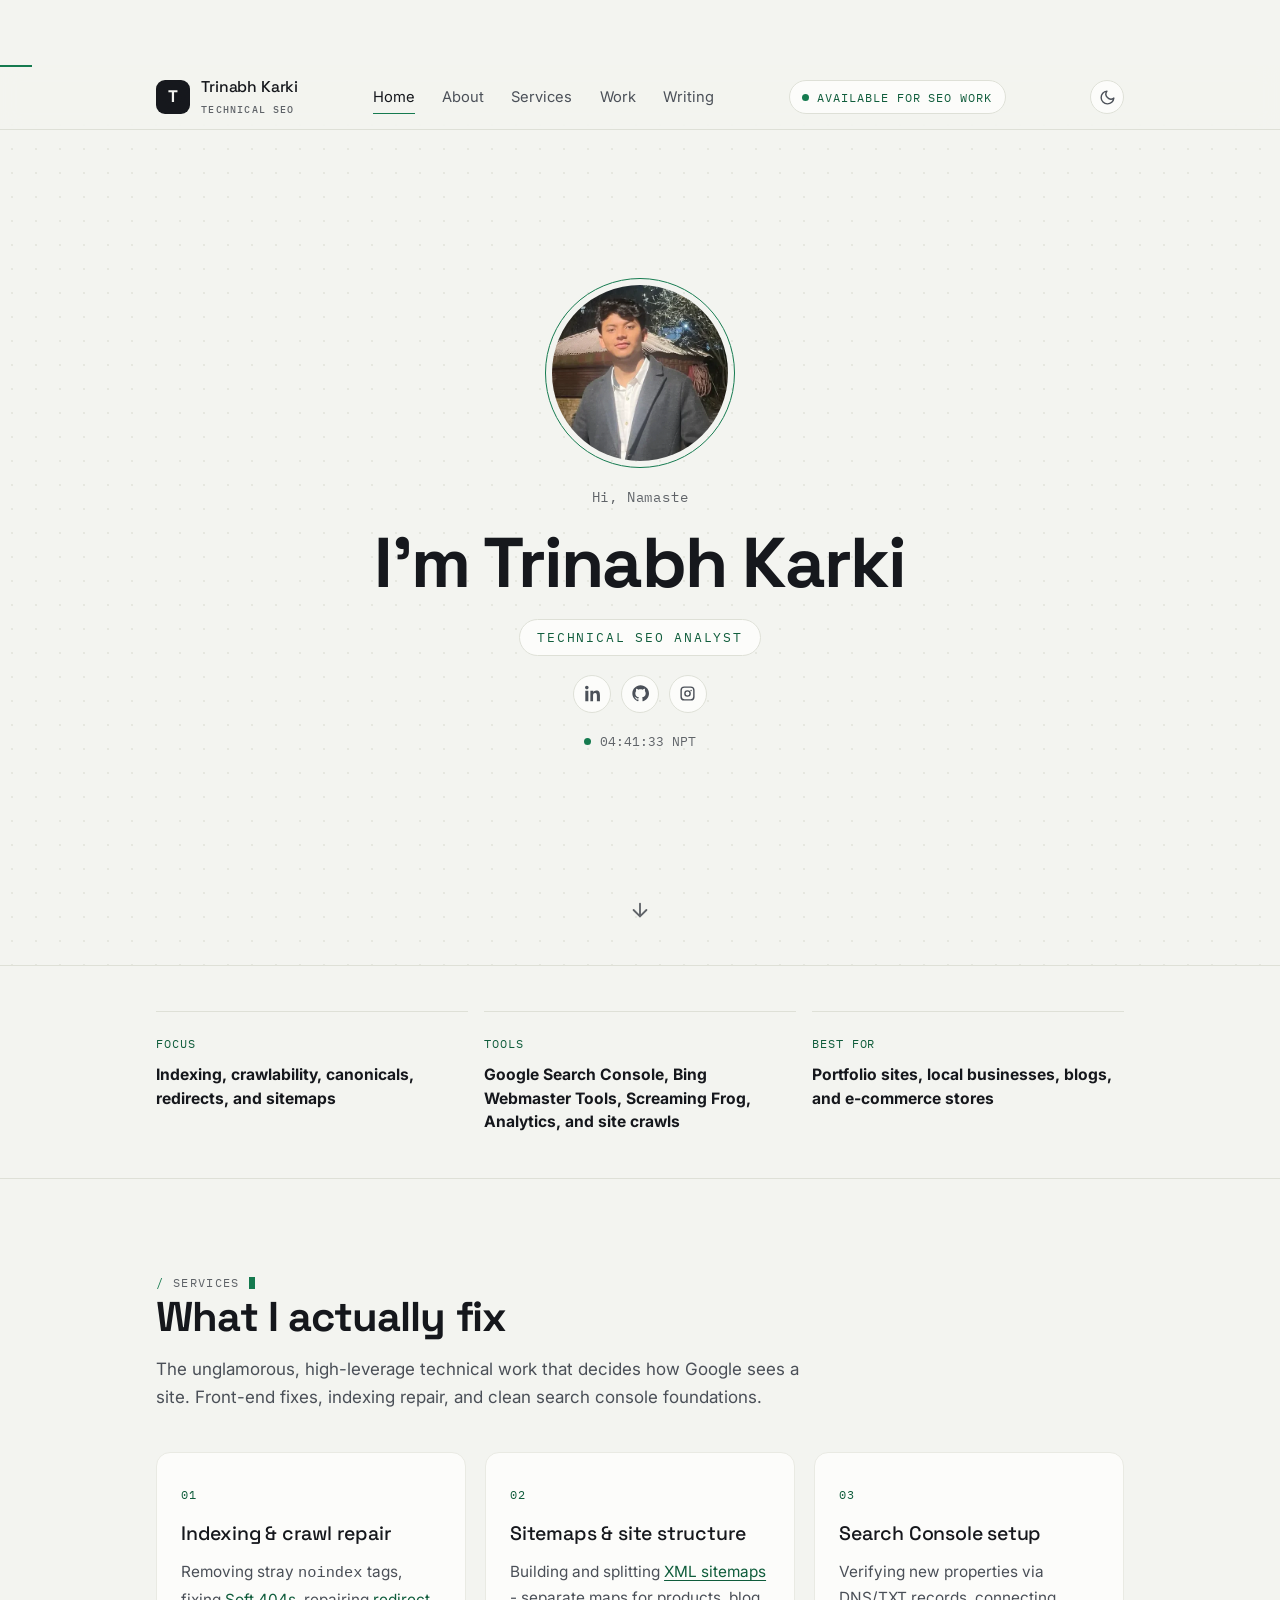
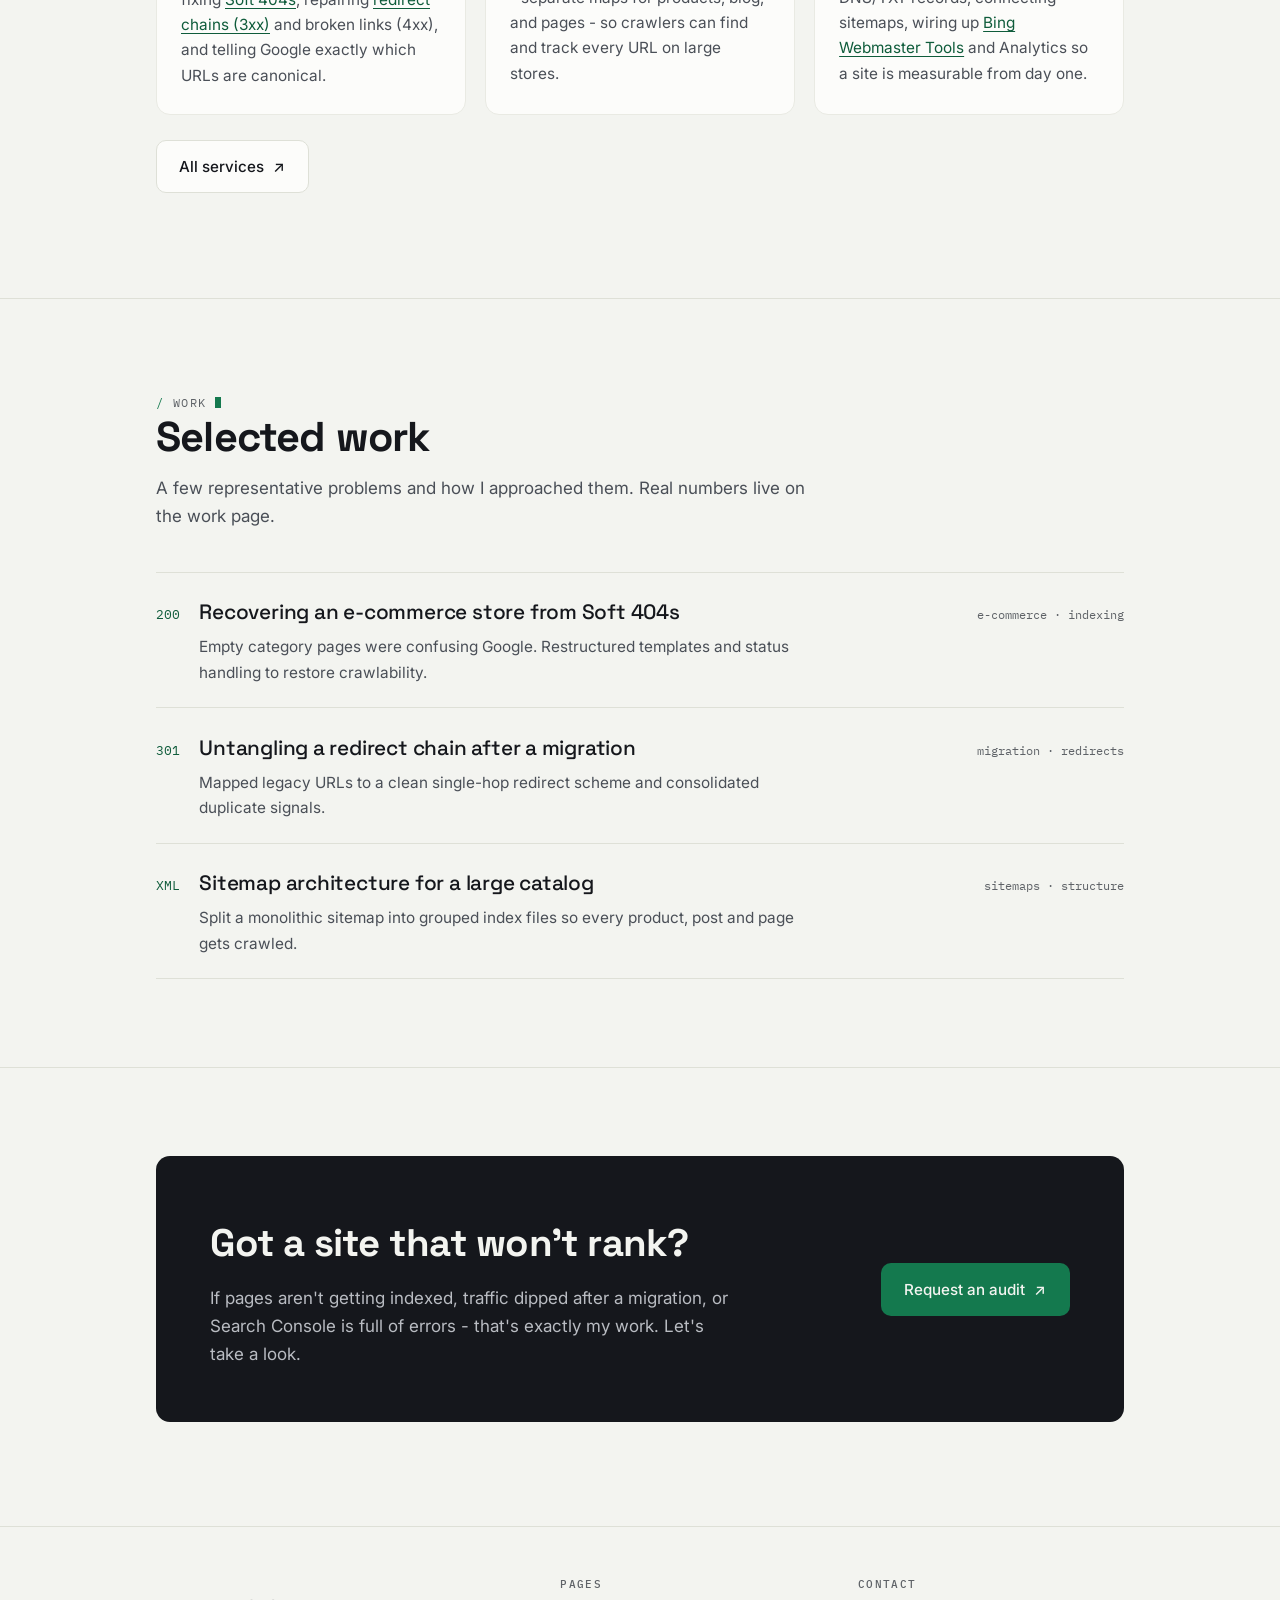
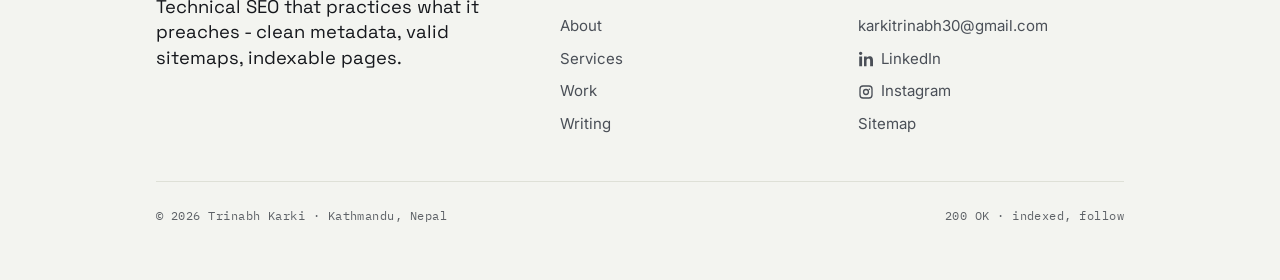
==== index.html @ 0457c21b "Add cross-page internal linking with visible link styling" ====
<!DOCTYPE html>
<html lang="en">
<head>
<meta charset="UTF-8">
<script>(function(){try{var t=localStorage.getItem('theme');if(t==='light'||t==='dark'){document.documentElement.setAttribute('data-theme',t);}}catch(e){}})();</script>
<meta name="viewport" content="width=device-width, initial-scale=1">
<title>Trinabh Karki - Technical SEO Analyst in Nepal</title>
<meta name="description" content="Trinabh Karki is a technical SEO analyst in Nepal, fixing the indexing, canonical, redirect, and sitemap issues that keep websites from ranking.">
<link rel="canonical" href="https://trinabh.com.np/">
<meta name="robots" content="index, follow">
<meta property="og:type" content="website">
<meta property="og:site_name" content="Trinabh Karki">
<meta property="og:title" content="Trinabh Karki - Technical SEO Analyst">
<meta property="og:description" content="I fix the technical issues that keep websites from ranking on Google.">
<meta property="og:url" content="https://trinabh.com.np/">
<meta property="og:image" content="https://trinabh.com.np/images/og-banner.png">
<meta name="twitter:card" content="summary_large_image">
<meta name="twitter:title" content="Trinabh Karki - Technical SEO Analyst">
<meta name="twitter:description" content="I fix the technical issues that keep websites from ranking on Google.">
<meta name="twitter:image" content="https://trinabh.com.np/images/og-banner.png">
<link rel="icon" href="/favicon.ico" sizes="any">
<link rel="icon" type="image/png" href="/favicon.png">
<link rel="preconnect" href="https://fonts.googleapis.com">
<link rel="preconnect" href="https://fonts.gstatic.com" crossorigin>
<link href="https://fonts.googleapis.com/css2?family=IBM+Plex+Mono:wght@400;500&family=Inter:wght@400;500;600&family=Space+Grotesk:wght@500;700&display=swap" rel="stylesheet">
<link rel="stylesheet" href="/css/main.css">
<script type="application/ld+json">
{
  "@context": "https://schema.org",
  "@type": "Person",
  "@id": "https://trinabh.com.np/#trinabh",
  "name": "Trinabh Karki",
  "jobTitle": "Technical SEO Analyst",
  "url": "https://trinabh.com.np/",
  "image": "https://trinabh.com.np/images/profile1.webp",
  "worksFor": { "@type": "Organization", "name": "SmartSites Nepal" },
  "address": { "@type": "PostalAddress", "addressLocality": "Kathmandu", "addressCountry": "NP" },
  "knowsAbout": ["Technical SEO", "Indexing", "Google Search Console", "Site migrations", "Sitemaps", "Google Analytics 4", "Google Tag Manager", "Malware remediation"],
  "email": "karkitrinabh30@gmail.com",
  "sameAs": [
    "https://www.linkedin.com/in/trinabhkarki/",
    "https://www.instagram.com/trinabhkarki_/"
  ]
}
</script>
</head>
<body>

<header class="site-head">
  <div class="wrap head-inner">
    <a class="brand" href="/">
      <span class="brand-mark">T</span>
      <span class="brand-name">Trinabh Karki<span>Technical SEO</span></span>
    </a>
    <nav class="nav" id="primary-nav" aria-label="Primary">
      <a href="/" aria-current="page">Home</a>
      <a href="/about/">About</a>
      <a href="/services/">Services</a>
      <a href="/projects/">Work</a>
      <a href="/blog/">Writing</a>
    </nav>
    <a class="head-cta" href="mailto:karkitrinabh30@gmail.com?subject=Technical%20SEO%20Help"><span class="dot"></span>available for SEO work</a>
    <button class="theme-toggle" aria-label="Toggle dark mode" aria-pressed="false">
      <svg class="icon-sun" viewBox="0 0 24 24" fill="none" stroke="currentColor" stroke-width="2" stroke-linecap="round" stroke-linejoin="round" aria-hidden="true"><circle cx="12" cy="12" r="4"></circle><path d="M12 2v2M12 20v2M4.93 4.93l1.41 1.41M17.66 17.66l1.41 1.41M2 12h2M20 12h2M6.34 17.66l-1.41 1.41M19.07 4.93l-1.41 1.41"></path></svg>
      <svg class="icon-moon" viewBox="0 0 24 24" fill="none" stroke="currentColor" stroke-width="2" stroke-linecap="round" stroke-linejoin="round" aria-hidden="true"><path d="M21 12.79A9 9 0 1 1 11.21 3 7 7 0 0 0 21 12.79z"></path></svg>
    </button>
    <button class="nav-toggle" aria-label="Menu" aria-controls="primary-nav" aria-expanded="false"><span></span><span></span><span></span></button>
  </div>
</header>

<main>
  <section class="welcome">
    <div class="wrap welcome-inner reveal">
      <div class="welcome-photo-wrap">
        <img class="welcome-photo" src="/images/profile1.webp" alt="Trinabh Karki" width="176" height="176" fetchpriority="high">
      </div>
      <p class="welcome-greeting">Hi, Namaste</p>
      <h1 class="welcome-name">I'm Trinabh Karki</h1>
      <p class="welcome-role">Technical SEO Analyst</p>
      <div class="welcome-social">
        <a href="https://www.linkedin.com/in/trinabhkarki/" target="_blank" rel="noopener noreferrer" aria-label="LinkedIn profile">
          <svg viewBox="-1.5 0 24 24" aria-hidden="true"><path d="M4.98 3.5C4.98 4.88 3.86 6 2.5 6S0 4.88 0 3.5 1.12 1 2.5 1s2.48 1.12 2.48 2.5ZM.35 8.1h4.3V23H.35V8.1Zm7.15 0h4.12v2.03h.06c.57-1.08 1.98-2.22 4.07-2.22C20.1 7.91 21 10.77 21 14.49V23h-4.3v-7.54c0-1.8-.03-4.12-2.51-4.12-2.51 0-2.9 1.96-2.9 3.99V23H7.5V8.1Z"/></svg>
        </a>
        <a href="https://github.com/trinabhk" target="_blank" rel="noopener noreferrer" aria-label="GitHub profile">
          <svg viewBox="0 0 24 24" aria-hidden="true"><path d="M12 .5C5.73.5.5 5.73.5 12c0 5.09 3.29 9.39 7.86 10.91.57.1.79-.25.79-.55 0-.27-.01-1.13-.02-2.05-3.2.7-3.88-1.35-3.88-1.35-.53-1.34-1.29-1.7-1.29-1.7-1.05-.72.08-.71.08-.71 1.17.08 1.78 1.2 1.78 1.2 1.04 1.78 2.73 1.27 3.4.97.1-.75.4-1.27.73-1.56-2.55-.29-5.23-1.28-5.23-5.68 0-1.25.45-2.28 1.18-3.08-.12-.29-.51-1.46.11-3.04 0 0 .96-.31 3.15 1.18.91-.25 1.89-.38 2.86-.38.97 0 1.95.13 2.86.38 2.18-1.49 3.14-1.18 3.14-1.18.63 1.58.23 2.75.11 3.04.74.8 1.18 1.83 1.18 3.08 0 4.41-2.69 5.39-5.25 5.67.41.36.78 1.08.78 2.17 0 1.57-.01 2.83-.01 3.22 0 .3.21.66.79.55C20.71 21.39 24 17.09 24 12c0-6.27-5.23-11.5-12-11.5Z"/></svg>
        </a>
        <a href="https://www.instagram.com/trinabhkarki_/" target="_blank" rel="noopener noreferrer" aria-label="Instagram profile">
          <svg viewBox="0 0 24 24" aria-hidden="true"><path d="M7.5 2h9A5.5 5.5 0 0 1 22 7.5v9A5.5 5.5 0 0 1 16.5 22h-9A5.5 5.5 0 0 1 2 16.5v-9A5.5 5.5 0 0 1 7.5 2Zm0 2A3.5 3.5 0 0 0 4 7.5v9A3.5 3.5 0 0 0 7.5 20h9a3.5 3.5 0 0 0 3.5-3.5v-9A3.5 3.5 0 0 0 16.5 4h-9Zm4.5 3.3A4.7 4.7 0 1 1 12 16.7a4.7 4.7 0 0 1 0-9.4Zm0 2A2.7 2.7 0 1 0 12 14.7a2.7 2.7 0 0 0 0-5.4Zm5.1-2.65a1.1 1.1 0 1 1-1.1 1.1 1.1 1.1 0 0 1 1.1-1.1Z"/></svg>
        </a>
      </div>
      <p class="welcome-time"><span class="dot"></span><span id="local-time">--:--:-- NPT</span></p>
    </div>
    <a class="welcome-scroll" href="#proof" aria-label="Scroll down">
      <svg viewBox="0 0 24 24" fill="none" stroke="currentColor" stroke-width="2" stroke-linecap="round" stroke-linejoin="round" aria-hidden="true"><path d="M12 5v14M5 12l7 7 7-7"/></svg>
    </a>
  </section>

  <section id="proof" class="section proof-strip">
    <div class="wrap proof-grid">
      <div class="reveal">
        <span class="num">focus</span>
        <strong>Indexing, crawlability, canonicals, redirects, and sitemaps</strong>
      </div>
      <div class="reveal">
        <span class="num">tools</span>
        <strong>Google Search Console, Bing Webmaster Tools, Screaming Frog, Analytics, and site crawls</strong>
      </div>
      <div class="reveal">
        <span class="num">best for</span>
        <strong>Portfolio sites, local businesses, blogs, and e-commerce stores</strong>
      </div>
    </div>
  </section>

  <section class="section">
    <div class="wrap">
      <div class="section-head reveal">
        <p class="eyebrow"><span class="token"><span class="slash">/</span> services</span></p>
        <h2>What I actually fix</h2>
        <p>The unglamorous, <a href="/blog/technical-seo-audit-checklist/">high-leverage technical work</a> that decides how Google sees a site. Front-end fixes, indexing repair, and clean search console foundations.</p>
      </div>
      <div class="grid grid-3">
        <article class="card reveal">
          <span class="num">01</span>
          <h3>Indexing & crawl repair</h3>
          <p>Removing stray <code>noindex</code> tags, fixing <a href="/projects/#soft-404">Soft 404s</a>, repairing <a href="/projects/#redirect-chain">redirect chains (3xx)</a> and broken links (4xx), and telling Google exactly which URLs are canonical.</p>
        </article>
        <article class="card reveal">
          <span class="num">02</span>
          <h3>Sitemaps & site structure</h3>
          <p>Building and splitting <a href="/projects/#sitemap-architecture">XML sitemaps</a> - separate maps for products, blog, and pages - so crawlers can find and track every URL on large stores.</p>
        </article>
        <article class="card reveal">
          <span class="num">03</span>
          <h3>Search Console setup</h3>
          <p>Verifying new properties via DNS/TXT records, connecting sitemaps, wiring up <a href="/projects/#search-console-launch">Bing Webmaster Tools</a> and Analytics so a site is measurable from day one.</p>
        </article>
      </div>
      <p style="margin-top:1.6rem"><a class="btn btn-ghost" href="/services/">All services <span class="arrow">↗</span></a></p>
    </div>
  </section>

  <section class="section">
    <div class="wrap">
      <div class="section-head reveal">
        <p class="eyebrow"><span class="token"><span class="slash">/</span> work</span></p>
        <h2>Selected work</h2>
        <p>A few representative problems and how I approached them. Real numbers live on the work page.</p>
      </div>
      <div class="rows reveal">
        <a class="row" href="/projects/">
          <span class="row-no">200</span>
          <span><h3>Recovering an e-commerce store from Soft 404s</h3><p>Empty category pages were confusing Google. Restructured templates and status handling to restore crawlability.</p></span>
          <span class="row-meta">e-commerce · indexing</span>
        </a>
        <a class="row" href="/projects/">
          <span class="row-no">301</span>
          <span><h3>Untangling a redirect chain after a migration</h3><p>Mapped legacy URLs to a clean single-hop redirect scheme and consolidated duplicate signals.</p></span>
          <span class="row-meta">migration · redirects</span>
        </a>
        <a class="row" href="/projects/">
          <span class="row-no">XML</span>
          <span><h3>Sitemap architecture for a large catalog</h3><p>Split a monolithic sitemap into grouped index files so every product, post and page gets crawled.</p></span>
          <span class="row-meta">sitemaps · structure</span>
        </a>
      </div>
    </div>
  </section>

  <section class="section">
    <div class="wrap">
      <div class="band reveal">
        <div>
          <h2>Got a site that won't rank?</h2>
          <p>If pages aren't getting indexed, traffic dipped after a migration, or Search Console is full of errors - that's exactly my work. Let's take a look.</p>
        </div>
        <a class="btn btn-primary" href="mailto:karkitrinabh30@gmail.com?subject=Technical%20SEO%20Audit%20Request">Request an audit <span class="arrow">↗</span></a>
      </div>
    </div>
  </section>
</main>

<footer class="site-foot">
  <div class="wrap">
    <div class="foot-grid">
      <div>
        <p class="foot-lead">Technical SEO that practices what it preaches - clean metadata, valid sitemaps, indexable pages.</p>
      </div>
      <div>
        <h3>Pages</h3>
        <a href="/about/">About</a>
        <a href="/services/">Services</a>
        <a href="/projects/">Work</a>
        <a href="/blog/">Writing</a>
      </div>
      <div>
        <h3>Contact</h3>
        <a href="mailto:karkitrinabh30@gmail.com">karkitrinabh30@gmail.com</a>
        <a class="social-link" href="https://www.linkedin.com/in/trinabhkarki/" target="_blank" rel="noopener noreferrer" aria-label="LinkedIn profile">
          <svg viewBox="-1.5 0 24 24" aria-hidden="true"><path d="M4.98 3.5C4.98 4.88 3.86 6 2.5 6S0 4.88 0 3.5 1.12 1 2.5 1s2.48 1.12 2.48 2.5ZM.35 8.1h4.3V23H.35V8.1Zm7.15 0h4.12v2.03h.06c.57-1.08 1.98-2.22 4.07-2.22C20.1 7.91 21 10.77 21 14.49V23h-4.3v-7.54c0-1.8-.03-4.12-2.51-4.12-2.51 0-2.9 1.96-2.9 3.99V23H7.5V8.1Z"/></svg>
          <span>LinkedIn</span>
        </a>
        <a class="social-link" href="https://www.instagram.com/trinabhkarki_/" target="_blank" rel="noopener noreferrer" aria-label="Instagram profile">
          <svg viewBox="0 0 24 24" aria-hidden="true"><path d="M7.5 2h9A5.5 5.5 0 0 1 22 7.5v9A5.5 5.5 0 0 1 16.5 22h-9A5.5 5.5 0 0 1 2 16.5v-9A5.5 5.5 0 0 1 7.5 2Zm0 2A3.5 3.5 0 0 0 4 7.5v9A3.5 3.5 0 0 0 7.5 20h9a3.5 3.5 0 0 0 3.5-3.5v-9A3.5 3.5 0 0 0 16.5 4h-9Zm4.5 3.3A4.7 4.7 0 1 1 12 16.7a4.7 4.7 0 0 1 0-9.4Zm0 2A2.7 2.7 0 1 0 12 14.7a2.7 2.7 0 0 0 0-5.4Zm5.1-2.65a1.1 1.1 0 1 1-1.1 1.1 1.1 1.1 0 0 1 1.1-1.1Z"/></svg>
          <span>Instagram</span>
        </a>
        <a href="/sitemap.xml">Sitemap</a>
      </div>
    </div>
    <div class="foot-base">
      <span>© 2026 Trinabh Karki · Kathmandu, Nepal</span>
      <span>200 OK · indexed, follow</span>
    </div>
  </div>
</footer>

<script src="/js/site.js"></script>
</body>
</html>
---- css/main.css ----
/* ============================================================
   Trinabh Karki - Technical SEO Analyst
   Design system: the machine-readable layer made visible.
   ============================================================ */

:root {
  --paper:      #F3F4F0;  /* cool off-white base                     */
  --panel:      #FCFCFA;  /* raised card surface                     */
  --ink:        #15171C;  /* near-black, faint blue                  */
  --ink-soft:   #4A4F57;  /* secondary text                          */
  --ink-faint:  #5E6267;  /* tertiary / captions - AA on paper & panel */
  --line:       #DEE0D7;  /* hairline on paper                       */
  --line-soft:  #E9EAE3;  /* hairline on panels                      */
  --index:      #14794E;  /* the live / indexed / 200 accent         */
  --index-dim:  #0F5C3B;  /* darker green for text on light          */
  --signal:     #B4471F;  /* clay - the one warning/error moment     */

  --display: "Space Grotesk", system-ui, sans-serif;
  --body:    "Inter", system-ui, sans-serif;
  --mono:    "IBM Plex Mono", ui-monospace, monospace;

  --wrap: 1080px;
  --gutter: clamp(1.25rem, 5vw, 3.5rem);
  --radius: 14px;
  --ease: cubic-bezier(.2, .7, .2, 1);

  --code-bg:  #E7E9E1;  /* inline code background                  */
  --code-ink: inherit;  /* inline code text - follows surrounding copy */
}

* { box-sizing: border-box; }

html { scroll-behavior: smooth; }
@media (prefers-reduced-motion: reduce) { html { scroll-behavior: auto; } }

body {
  margin: 0;
  background: var(--paper);
  color: var(--ink);
  font-family: var(--body);
  font-size: 1.0625rem;
  line-height: 1.65;
  -webkit-font-smoothing: antialiased;
  text-rendering: optimizeLegibility;
  transition: background-color .25s var(--ease), color .25s var(--ease);
}

/* ---------- paper grain: subtle texture over the --paper base ---------- */
body::after {
  content: "";
  position: fixed; inset: 0;
  z-index: 2147483647;
  pointer-events: none;
  opacity: .045;
  mix-blend-mode: overlay;
  background-image: url('data:image/svg+xml;utf8,<svg xmlns="http://www.w3.org/2000/svg"><filter id="n"><feTurbulence type="fractalNoise" baseFrequency="0.85" numOctaves="2" stitchTiles="stitch"/></filter><rect width="100%" height="100%" filter="url(%23n)"/></svg>');
  background-repeat: repeat;
  background-size: 180px 180px;
}

img { max-width: 100%; display: block; }

a { color: inherit; text-decoration: none; }

::selection { background: var(--index); color: #fff; }

:focus-visible {
  outline: 2px solid var(--index);
  outline-offset: 3px;
  border-radius: 3px;
}

.wrap { width: 100%; max-width: var(--wrap); margin-inline: auto; padding-inline: var(--gutter); }

/* ---------- mono tokens / eyebrows : the data layer ---------- */
.token {
  font-family: var(--mono);
  font-size: .72rem;
  letter-spacing: .12em;
  text-transform: uppercase;
  color: var(--ink-faint);
}
.token .slash { color: var(--index); }

.eyebrow {
  display: inline-flex;
  align-items: center;
  gap: .55rem;
  font-family: var(--mono);
  font-size: .72rem;
  letter-spacing: .14em;
  text-transform: uppercase;
  color: var(--ink-faint);
  margin: 0 0 1.4rem;
}
.eyebrow b { color: var(--index-dim); font-weight: 500; }
.eyebrow::after {
  content: "";
  display: inline-block;
  width: 6px; height: 1em;
  background: var(--index);
  animation: caret 1.1s step-end infinite;
}
@keyframes caret { 50% { opacity: 0; } }
@media (prefers-reduced-motion: reduce) { .eyebrow::after { animation: none; } }

/* live status dot */
.dot {
  width: 7px; height: 7px; border-radius: 50%;
  background: var(--index);
  display: inline-block;
  position: relative;
  box-shadow: 0 0 0 0 rgba(20,121,78,.5);
  animation: pulse 2.6s var(--ease) infinite;
}
@keyframes pulse {
  0%   { box-shadow: 0 0 0 0 rgba(20,121,78,.45); }
  70%  { box-shadow: 0 0 0 7px rgba(20,121,78,0); }
  100% { box-shadow: 0 0 0 0 rgba(20,121,78,0); }
}
@media (prefers-reduced-motion: reduce) { .dot { animation: none; } }

/* ---------- crawl progress: scroll position read as crawl depth ---------- */
.crawl-progress {
  position: fixed; top: 0; left: 0; width: 100%; height: 2px;
  z-index: 60; pointer-events: none;
}
.crawl-progress-bar {
  height: 100%; width: 0%;
  background: var(--index);
  transition: width .12s linear;
}
@media (prefers-reduced-motion: reduce) { .crawl-progress { display: none; } }

/* ============================================================
   Header
   ============================================================ */
.site-head {
  position: sticky; top: 0; z-index: 50;
  backdrop-filter: saturate(1.4) blur(10px);
  background: color-mix(in srgb, var(--paper) 82%, transparent);
  border-bottom: 1px solid var(--line);
}
.head-inner {
  display: flex; align-items: center; justify-content: space-between;
  height: 64px;
}
.brand { display: flex; align-items: center; gap: .7rem; }
.brand-mark {
  width: 34px; height: 34px; border-radius: 9px;
  background: var(--ink); color: var(--paper);
  display: grid; place-items: center;
  font-family: var(--display); font-weight: 700; font-size: 1.05rem;
  transition: background .25s var(--ease);
}
.brand:hover .brand-mark { background: var(--index); }
.brand-name { font-family: var(--display); font-weight: 500; font-size: .98rem; letter-spacing: -.01em; }
.brand-name span { display: block; font-family: var(--mono); font-size: .62rem; letter-spacing: .12em; text-transform: uppercase; color: var(--ink-faint); margin-top: 1px; }

.nav { display: flex; align-items: center; gap: 1.7rem; }
.nav a {
  font-size: .92rem; color: var(--ink-soft);
  position: relative; padding: .2rem 0;
  transition: color .2s var(--ease);
}
.nav a::after {
  content: ""; position: absolute; left: 0; bottom: -2px;
  height: 1.5px; width: 0; background: var(--index);
  transition: width .25s var(--ease);
}
.nav a:hover, .nav a[aria-current="page"] { color: var(--ink); }
.nav a:hover::after, .nav a[aria-current="page"]::after { width: 100%; }

.head-cta {
  display: inline-flex; align-items: center; gap: .5rem;
  font-family: var(--mono); font-size: .72rem; letter-spacing: .08em;
  text-transform: uppercase; color: var(--index-dim);
  border: 1px solid var(--line); border-radius: 999px; /* unslop-ignore: status badge, not a button */
  padding: .42rem .8rem; background: var(--panel);
  transition: border-color .2s var(--ease), transform .2s var(--ease);
}
.head-cta:hover { border-color: var(--index); transform: translateY(-1px); }

.theme-toggle {
  display: inline-flex; align-items: center; justify-content: center;
  width: 34px; height: 34px; margin-left: .6rem; flex: 0 0 auto;
  border: 1px solid var(--line); border-radius: 50%;
  background: var(--panel); color: var(--ink-soft); cursor: pointer;
  transition: border-color .2s var(--ease), color .2s var(--ease), transform .2s var(--ease);
}
.theme-toggle:hover { border-color: var(--index); color: var(--index-dim); transform: translateY(-1px); }
.theme-toggle svg { width: 17px; height: 17px; }
.theme-toggle .icon-sun { display: none; }
:root[data-theme="dark"] .theme-toggle .icon-sun { display: block; }
:root[data-theme="dark"] .theme-toggle .icon-moon { display: none; }
@media (prefers-color-scheme: dark) {
  :root:not([data-theme="light"]) .theme-toggle .icon-sun { display: block; }
  :root:not([data-theme="light"]) .theme-toggle .icon-moon { display: none; }
}

.nav-toggle { display: none; }

@media (max-width: 760px) {
  .nav, .head-cta { display: none; }
  .head-inner {
    flex-wrap: wrap;
    height: auto;
    min-height: 64px;
    position: relative;
  }
  .nav-toggle {
    display: inline-flex; flex-direction: column; gap: 4px;
    background: none; border: 0; cursor: pointer; padding: 8px;
    margin-left: auto;
  }
  .nav-toggle span { width: 22px; height: 2px; background: var(--ink); transition: .25s var(--ease); }
  .site-head.open .nav-toggle span:nth-child(1) { transform: translateY(6px) rotate(45deg); }
  .site-head.open .nav-toggle span:nth-child(2) { opacity: 0; }
  .site-head.open .nav-toggle span:nth-child(3) { transform: translateY(-6px) rotate(-45deg); }
  .site-head.open .nav {
    display: flex; flex-direction: column; align-items: flex-start;
    order: 3;
    flex: 0 0 100%;
    width: 100%;
    gap: 1.1rem; padding: 1rem 0 1.35rem;
    border-top: 1px solid var(--line);
    background: var(--paper);
  }
  .site-head.open .nav a { display: block; width: 100%; }
  .site-head.open .nav a { font-size: 1.15rem; }
}

/* ============================================================
   Metadata panel - the signature element
   ============================================================ */
.meta-panel {
  font-family: var(--mono); font-size: .82rem; line-height: 1.85;
  background: var(--panel);
  border: 1px solid var(--line);
  border-radius: var(--radius);
  overflow: hidden;
}
.meta-bar {
  display: flex; align-items: center; gap: .55rem;
  padding: .65rem .95rem;
  background: #15171C; color: #F3F4F0;
  font-size: .7rem; letter-spacing: .1em; text-transform: uppercase;
}
.meta-bar .req { color: #9fb8ab; }
.meta-bar .ok  { margin-left: auto; color: #7fd6a6; }
.meta-bar .err { margin-left: auto; color: #e8875a; }
.meta-body { padding: 1rem 1.1rem 1.15rem; }
.meta-row { display: flex; gap: .8rem; color: var(--ink-soft); }
.meta-row .k { color: var(--ink-faint); min-width: 88px; }
.meta-row .v { color: var(--ink); }
.meta-row .v.live { color: var(--index-dim); display: inline-flex; align-items: center; gap: .5rem; }

/* ============================================================
   Welcome (homepage full-page intro)
   ============================================================ */
html:has(.welcome) { scroll-snap-type: y proximity; }
.welcome {
  position: relative;
  min-height: 100dvh;
  display: flex; align-items: center; justify-content: center;
  text-align: center;
  background-image: radial-gradient(circle, color-mix(in srgb, var(--line) 70%, transparent) 1px, transparent 1.5px);
  background-size: 24px 24px;
  scroll-snap-align: start;
  cursor: grab;
  touch-action: none;
  user-select: none;
  will-change: transform;
}
.welcome.dragging { cursor: grabbing; }
.welcome a, .welcome button { cursor: pointer; }
.welcome-scroll {
  position: absolute; left: 50%; bottom: clamp(1.5rem, 4vh, 3rem);
  transform: translateX(-50%);
  color: var(--ink-faint);
  animation: bob 2s var(--ease) infinite;
}
.welcome-scroll svg { width: 22px; height: 22px; }
@keyframes bob { 0%, 100% { transform: translate(-50%, 0); } 50% { transform: translate(-50%, 8px); } }
@media (prefers-reduced-motion: reduce) { .welcome-scroll { animation: none; } }
.welcome-inner { display: flex; flex-direction: column; align-items: center; gap: 1.15rem; }

/* staggered entrance: the observer still just toggles .in on the parent;
   children fade up in sequence instead of all at once */
.welcome-inner.reveal { opacity: 1; transform: none; }
.welcome-inner > * {
  opacity: 0; transform: translateY(14px);
  transition: opacity .65s var(--ease), transform .65s var(--ease);
}
.welcome-inner.in > * { opacity: 1; transform: none; }
.welcome-inner > *:nth-child(1) { transition-delay: .05s; }
.welcome-inner > *:nth-child(2) { transition-delay: .2s; }
.welcome-inner > *:nth-child(3) { transition-delay: .34s; }
.welcome-inner > *:nth-child(4) { transition-delay: .48s; }
.welcome-inner > *:nth-child(5) { transition-delay: .62s; }
.welcome-inner > *:nth-child(6) { transition-delay: .76s; }
@media (prefers-reduced-motion: reduce) {
  .welcome-inner > * { transition: none; opacity: 1; transform: none; }
}

.welcome-photo-wrap {
  display: inline-flex; padding: 6px;
  border-radius: 50%; border: 1.5px solid var(--index);
}
.welcome-photo {
  display: block;
  width: clamp(120px, 20vw, 176px); height: clamp(120px, 20vw, 176px);
  border-radius: 50%; object-fit: cover; object-position: center 3%;
}
.welcome-greeting {
  font-family: var(--mono); font-size: .85rem; letter-spacing: .06em;
  color: var(--ink-faint); margin: 0;
}
.welcome-name {
  font-family: var(--display); font-weight: 700;
  font-size: clamp(2.4rem, 7vw, 4.4rem);
  line-height: 1.04; letter-spacing: -.025em; margin: 0;
}
.welcome-role {
  font-family: var(--mono); font-size: .8rem; letter-spacing: .14em;
  text-transform: uppercase; color: var(--index-dim); margin: 0;
  border: 1px solid var(--line); border-radius: 999px; /* unslop-ignore: status badge, not a button */
  padding: .45rem 1.1rem; background: var(--panel);
}
.welcome-social { display: flex; gap: .6rem; }
.welcome-social a {
  display: inline-flex; align-items: center; justify-content: center;
  width: 38px; height: 38px; border-radius: 50%;
  border: 1px solid var(--line); background: var(--panel); color: var(--ink-soft);
  transition: transform .2s var(--ease), border-color .2s var(--ease), color .2s var(--ease);
}
.welcome-social a:hover { border-color: var(--index); color: var(--index-dim); transform: translateY(-2px); }
.welcome-social svg { width: 17px; height: 17px; fill: currentColor; }
.welcome-time {
  display: inline-flex; align-items: center; gap: .55rem;
  font-family: var(--mono); font-size: .8rem; color: var(--ink-faint); margin: 0;
}

.hero-cta-row { display: flex; flex-wrap: wrap; gap: .8rem; align-items: center; }

.btn {
  display: inline-flex; align-items: center; gap: .55rem;
  font-family: var(--body); font-weight: 500; font-size: .95rem;
  padding: .8rem 1.4rem; border-radius: 10px;
  border: 1px solid transparent; cursor: pointer;
  transition: transform .2s var(--ease), background .2s var(--ease), border-color .2s var(--ease);
}
.btn-primary { background: var(--ink); color: var(--paper); }
.btn-primary:hover { background: var(--index); transform: translateY(-2px); }
.btn-ghost { border-color: var(--line); color: var(--ink); background: var(--panel); }
.btn-ghost:hover { border-color: var(--ink); transform: translateY(-2px); }
.btn .arrow { transition: transform .2s var(--ease); }
.btn:hover .arrow { transform: translate(3px,-3px); }

@media (max-width: 820px) {
  .hero-grid { grid-template-columns: 1fr; }
}

/* ============================================================
   Generic section + page header
   ============================================================ */
.section { padding: clamp(3rem, 7vw, 5.5rem) 0; border-top: 1px solid var(--line); }
.section-head { max-width: 60ch; margin-bottom: 2.6rem; }
.section-head h2 {
  font-family: var(--display); font-weight: 700;
  font-size: clamp(1.75rem, 3.6vw, 2.6rem);
  letter-spacing: -.02em; line-height: 1.08; margin: 0 0 .9rem;
}
.section-head p { color: var(--ink-soft); margin: 0; }

.proof-strip { padding: clamp(1.8rem, 4vw, 2.8rem) 0; scroll-snap-align: start; }
.proof-grid {
  display: grid;
  grid-template-columns: repeat(3, minmax(0, 1fr));
  gap: 1rem;
}
.proof-grid > div {
  border-top: 1px solid var(--line);
  padding-top: 1rem;
}
.proof-grid .num {
  font-family: var(--mono);
  font-size: .72rem;
  color: var(--index-dim);
  letter-spacing: .08em;
  text-transform: uppercase;
}
.proof-grid strong {
  display: block;
  margin-top: .45rem;
  color: var(--ink);
  font-size: .98rem;
  line-height: 1.5;
}
@media (max-width: 760px) {
  .proof-grid { grid-template-columns: 1fr; }
}

.page-head { padding: clamp(3.5rem, 8vw, 6rem) 0 clamp(1.5rem, 4vw, 2.5rem); }
.page-head h1 {
  font-family: var(--display); font-weight: 700;
  font-size: clamp(2.3rem, 5.6vw, 3.8rem);
  letter-spacing: -.025em; line-height: 1.04; margin: 0 0 1rem; max-width: 18ch;
}
.page-head p { color: var(--ink-soft); max-width: 56ch; font-size: 1.1rem; margin: 0; }

/* ============================================================
   Cards / grids
   ============================================================ */
.grid { display: grid; gap: 1.2rem; }
.grid-2 { grid-template-columns: repeat(2, 1fr); }
.grid-3 { grid-template-columns: repeat(3, 1fr); }
@media (max-width: 820px) { .grid-3 { grid-template-columns: repeat(2,1fr); } }
@media (max-width: 620px) { .grid-2, .grid-3 { grid-template-columns: 1fr; } }

.card {
  background: var(--panel); border: 1px solid var(--line-soft);
  border-radius: var(--radius); padding: 1.6rem 1.5rem;
  transition: transform .25s var(--ease), border-color .25s var(--ease), box-shadow .25s var(--ease);
}
.card:hover { transform: translateY(-4px); border-color: var(--line); box-shadow: 0 14px 34px -22px rgba(21,23,28,.35); }
.card .num { font-family: var(--mono); font-size: .72rem; color: var(--index-dim); letter-spacing: .1em; }
.card h3 { font-family: var(--display); font-weight: 500; font-size: 1.22rem; letter-spacing: -.01em; margin: .7rem 0 .55rem; }
.card p { color: var(--ink-soft); font-size: .96rem; margin: 0; }
.card .tags { margin-top: 1rem; display: flex; flex-wrap: wrap; gap: .4rem; }
.tag { font-family: var(--mono); font-size: .66rem; letter-spacing: .06em; color: var(--ink-soft); border: 1px solid var(--line); border-radius: 5px; padding: .2rem .45rem; }

/* link list rows */
.rows { border-top: 1px solid var(--line); }
.row {
  display: grid; grid-template-columns: auto 1fr auto; gap: 1.2rem; align-items: baseline;
  padding: 1.4rem 0; border-bottom: 1px solid var(--line);
  transition: padding-left .25s var(--ease);
}
.row:hover { padding-left: .6rem; }
.row .row-no { font-family: var(--mono); font-size: .8rem; color: var(--index-dim); }
.row h3 { font-family: var(--display); font-weight: 500; font-size: 1.3rem; margin: 0 0 .3rem; letter-spacing: -.01em; }
.row p { margin: 0; color: var(--ink-soft); font-size: .96rem; max-width: 60ch; }
.row .row-meta { font-family: var(--mono); font-size: .72rem; color: var(--ink-faint); white-space: nowrap; }
@media (max-width: 620px) { .row { grid-template-columns: auto 1fr; } .row .row-meta { display: none; } }

/* ============================================================
   Skill / stack chips
   ============================================================ */
.chips { display: flex; flex-wrap: wrap; gap: .5rem; }
.chip {
  font-family: var(--mono); font-size: .76rem; letter-spacing: .02em;
  border: 1px solid var(--line); border-radius: 7px;
  padding: .45rem .7rem; background: var(--panel); color: var(--ink-soft);
  transition: border-color .2s var(--ease), color .2s var(--ease);
}
.chip:hover { border-color: var(--index); color: var(--index-dim); }

/* ============================================================
   Dark CTA band
   ============================================================ */
.band {
  background: #15171C; color: #F3F4F0;
  border-radius: var(--radius); padding: clamp(2.2rem, 5vw, 3.4rem);
  display: grid; grid-template-columns: 1fr auto; gap: 1.6rem; align-items: center;
}
.band h2 { font-family: var(--display); font-weight: 700; font-size: clamp(1.6rem,3.4vw,2.4rem); letter-spacing: -.02em; margin: 0 0 .6rem; }
.band p { color: #b9bcc2; margin: 0; max-width: 48ch; }
.band .btn-primary { background: var(--index); }
.band .btn-primary:hover { background: #18a169; }
@media (max-width: 700px){ .band { grid-template-columns: 1fr; } }

/* ============================================================
   Prose (blog posts / about narrative)
   ============================================================ */
.prose { max-width: 68ch; }
.prose p { margin: 0 0 1.25rem; color: var(--ink-soft); }
.prose h2 { font-family: var(--display); font-weight: 700; font-size: 1.6rem; letter-spacing: -.015em; margin: 2.6rem 0 1rem; }
.prose h3 { font-family: var(--display); font-weight: 500; font-size: 1.22rem; margin: 2rem 0 .7rem; }
.prose ul, .prose ol { color: var(--ink-soft); padding-left: 1.2rem; margin: 0 0 1.4rem; }
.prose li { margin-bottom: .55rem; }
.prose li::marker { color: var(--index); }
.prose code { font-family: var(--mono); font-size: .86em; background: var(--code-bg); color: var(--code-ink); padding: .12em .4em; border-radius: 5px; }
.prose strong { font-weight: 600; }
.prose blockquote {
  margin: 1.6rem 0; padding: .4rem 0 .4rem 1.3rem;
  border-left: 2px solid var(--index); color: var(--ink-soft); font-style: italic;
}
.callout {
  background: var(--panel); border: 1px solid var(--line); border-radius: var(--radius);
  padding: 1.2rem 1.3rem; margin: 1.8rem 0; font-size: .96rem;
}
.callout .token { display: block; margin-bottom: .5rem; }

/* ---------- inline content links: underlined so they read as clickable ---------- */
.prose a, .callout a, .faq-list a, .card p a, .card h3 a, .row p a {
  color: var(--index-dim);
  text-decoration: underline;
  text-decoration-color: var(--index-dim);
  text-decoration-thickness: 1px;
  text-underline-offset: 3px;
  transition: color .15s var(--ease), text-decoration-color .15s var(--ease);
}
.prose a:hover, .callout a:hover, .faq-list a:hover, .card p a:hover, .card h3 a:hover, .row p a:hover {
  color: var(--index);
  text-decoration-color: var(--index);
}

.faq-list { margin: 1.4rem 0 2rem; }
.faq-item {
  background: var(--panel); border: 1px solid var(--line-soft); border-radius: var(--radius);
  padding: 0 1.3rem; margin-bottom: .7rem; transition: border-color .2s var(--ease);
}
.faq-item[open] { border-color: var(--line); }
.faq-item summary {
  list-style: none; cursor: pointer; padding: 1.05rem 0;
  display: flex; align-items: center; justify-content: space-between; gap: 1rem;
  font-family: var(--display); font-weight: 500; font-size: 1.02rem; color: var(--ink);
}
.faq-item summary::-webkit-details-marker { display: none; }
.faq-item summary::after {
  content: "+"; flex-shrink: 0; font-family: var(--mono); font-size: 1.1rem; line-height: 1;
  color: var(--ink-faint); transition: transform .2s var(--ease);
}
.faq-item[open] summary::after { transform: rotate(45deg); }
.faq-item p { margin: 0 0 1.1rem; color: var(--ink-soft); font-size: .96rem; }

.sketch-diagram { display: block; width: 100%; max-width: 480px; height: auto; margin: 1.8rem auto 2.2rem; color: var(--ink-soft); }
.sketch-diagram text { font-family: var(--mono); text-transform: uppercase; letter-spacing: .1em; }

/* ============================================================
   Footer
   ============================================================ */
.site-foot { border-top: 1px solid var(--line); padding: 3rem 0 3.5rem; margin-top: 1rem; }
.foot-grid { display: grid; grid-template-columns: 1.4fr 1fr 1fr; gap: 2rem; }
.foot-grid h3 { font-family: var(--mono); font-size: .7rem; letter-spacing: .12em; text-transform: uppercase; color: var(--ink-faint); margin: 0 0 1rem; font-weight: 500; }
.foot-grid a { display: block; color: var(--ink-soft); font-size: .94rem; padding: .25rem 0; transition: color .2s var(--ease); }
.foot-grid a:hover { color: var(--index-dim); }
.foot-grid a.social-link {
  display: flex;
  align-items: center;
  gap: .45rem;
}
.social-link svg {
  width: 16px;
  height: 16px;
  fill: currentColor;
  flex: 0 0 auto;
}
.foot-lead { font-family: var(--display); font-size: 1.15rem; max-width: 32ch; line-height: 1.4; }
.foot-base {
  display: flex; flex-wrap: wrap; gap: 1rem; justify-content: space-between;
  margin-top: 2.5rem; padding-top: 1.5rem; border-top: 1px solid var(--line);
  font-family: var(--mono); font-size: .72rem; color: var(--ink-faint); letter-spacing: .04em;
}
@media (max-width: 620px){ .foot-grid { grid-template-columns: 1fr; gap: 1.6rem; } }

/* ---------- scroll reveal ---------- */
.reveal { opacity: 0; transform: translateY(16px); transition: opacity .7s var(--ease), transform .7s var(--ease); }
.reveal.in { opacity: 1; transform: none; }
@media (prefers-reduced-motion: reduce) { .reveal { opacity: 1; transform: none; transition: none; } }

.mt-0 { margin-top: 0; }
.center { text-align: center; }

/* ============================================================
   Dark Mode - system preference (progressive enhancement, no JS
   required) unless the user has explicitly picked "light" below.
   ============================================================ */
@media (prefers-color-scheme: dark) {
  :root:not([data-theme="light"]) {
    --paper:      #0C0E12;  /* rich dark slate/charcoal base */
    --panel:      #141923;  /* raised dark panel surface */
    --ink:        #F3F4F0;  /* cool off-white for body text */
    --ink-soft:   #A9B2C3;  /* secondary text with good contrast */
    --ink-faint:  #8891A6;  /* muted captions - lightened for AA contrast */
    --line:       #222938;  /* hairline separator on dark paper */
    --line-soft:  #1B212D;  /* hairline on panels */
    --index:      #1CB875;  /* slightly brighter green for dark contrast */
    --index-dim:  #4AD79E;  /* lighter green for text on dark */
    --signal:     #E55F2D;  /* brighter orange-clay for warnings */
    --code-bg:    #1B212D;
    --code-ink:   var(--index-dim);
  }
}

/* ---------- explicit theme, set via the toggle + localStorage ---------- */
:root[data-theme="dark"] {
  --paper:      #0C0E12;
  --panel:      #141923;
  --ink:        #F3F4F0;
  --ink-soft:   #A9B2C3;
  --ink-faint:  #8891A6;
  --line:       #222938;
  --line-soft:  #1B212D;
  --index:      #1CB875;
  --index-dim:  #4AD79E;
  --signal:     #E55F2D;
  --code-bg:    #1B212D;
  --code-ink:   var(--index-dim);
}
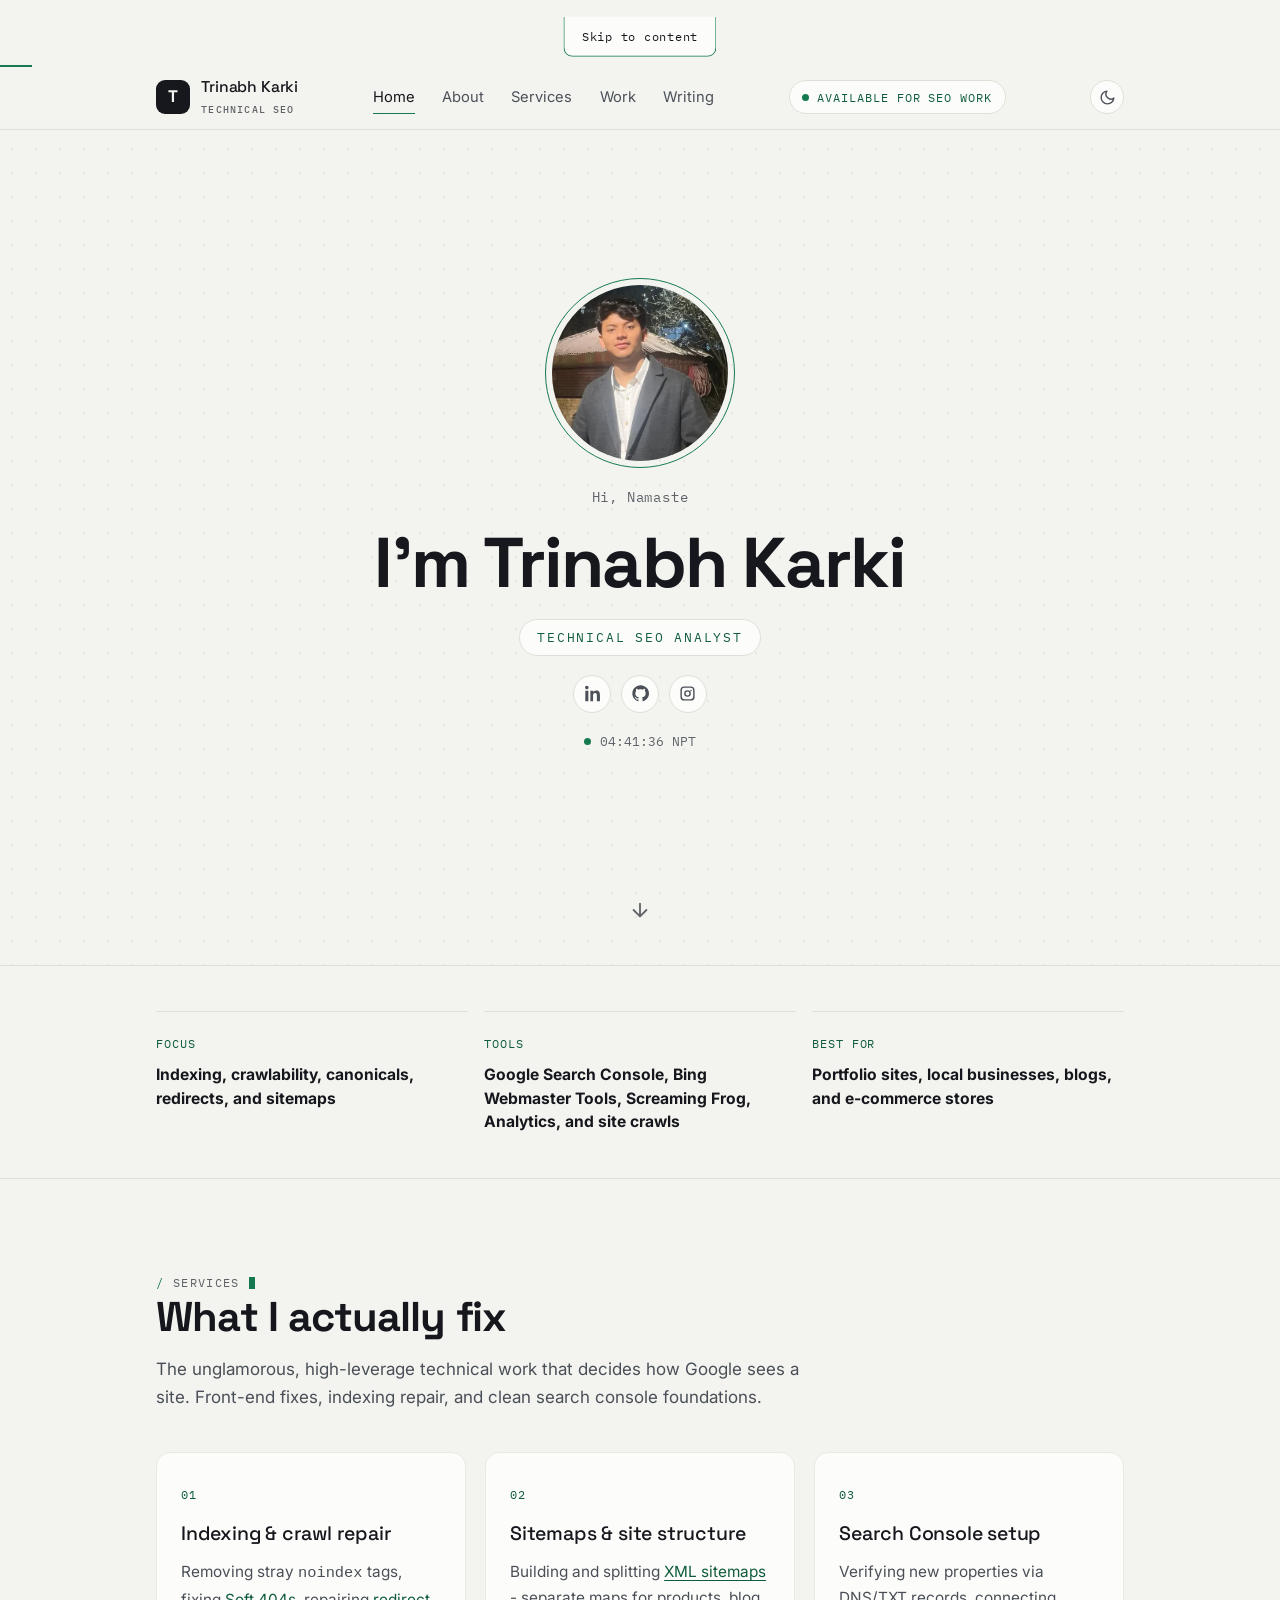
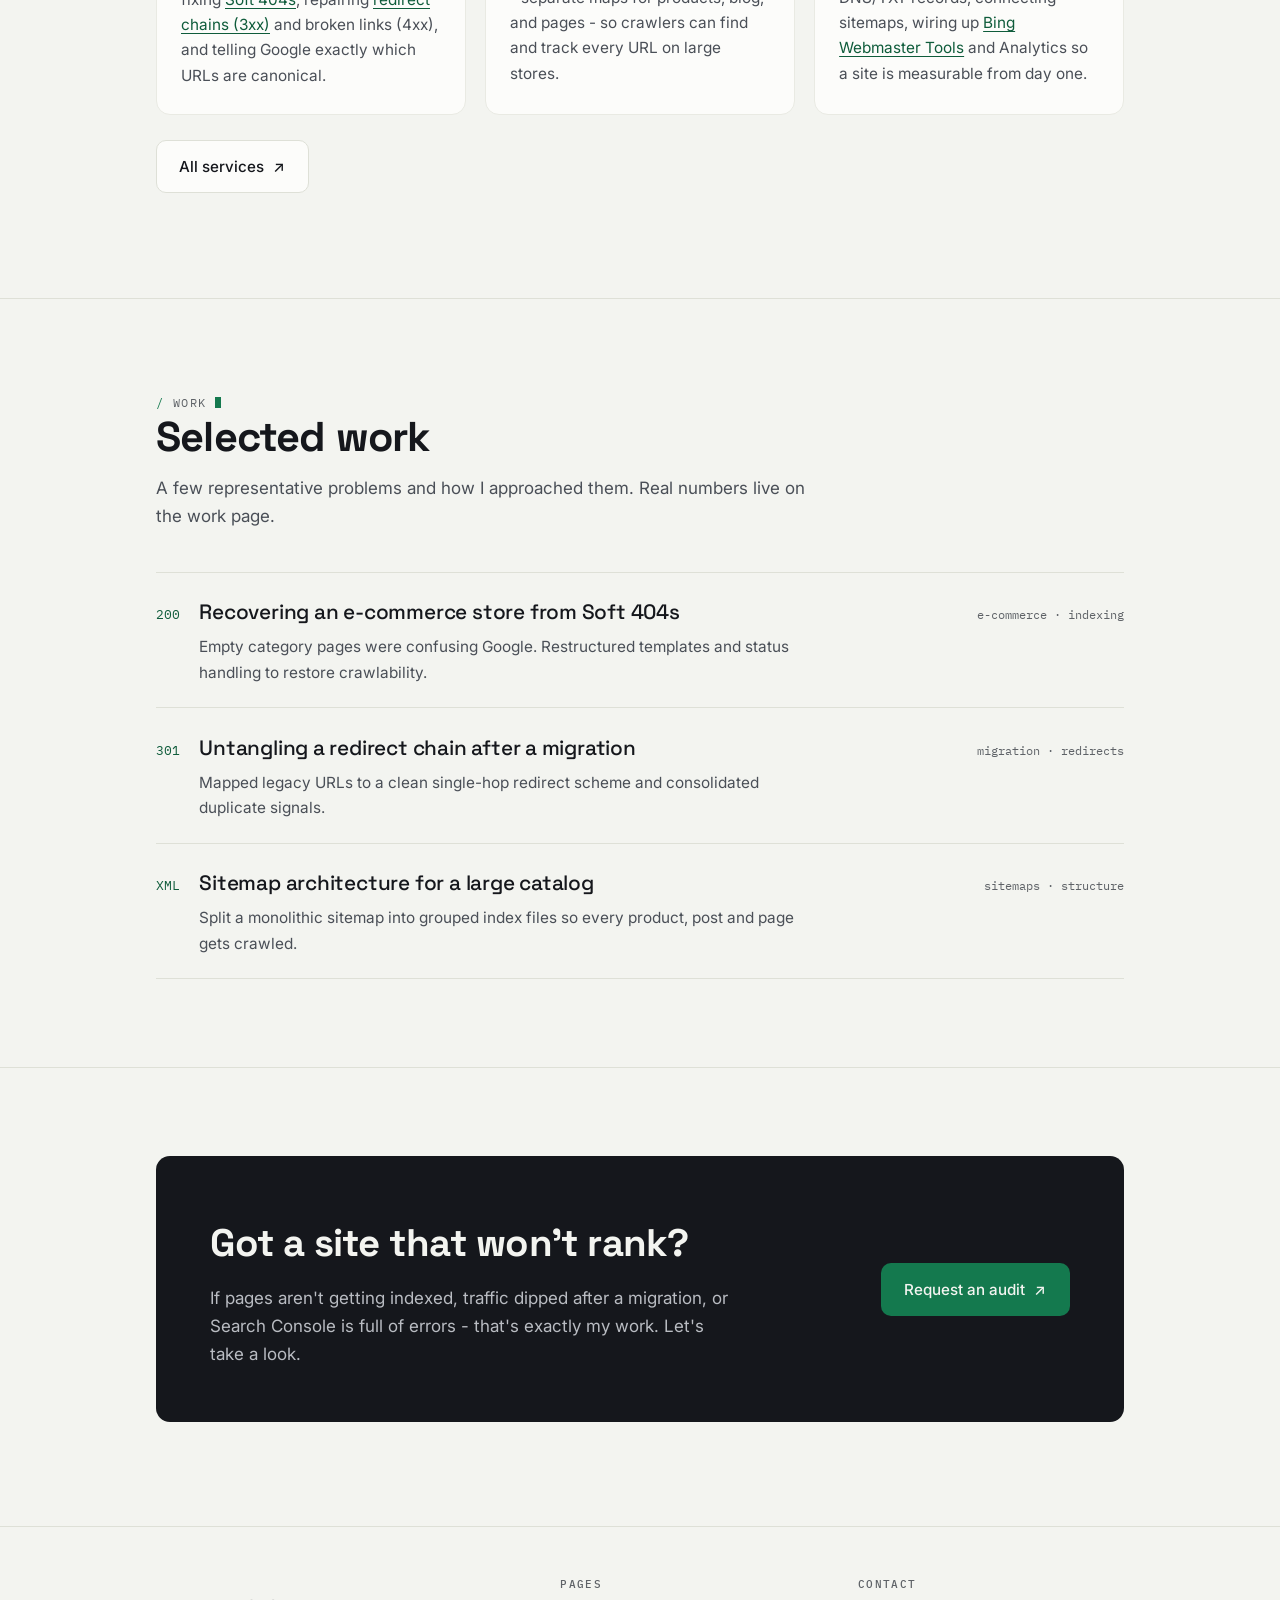
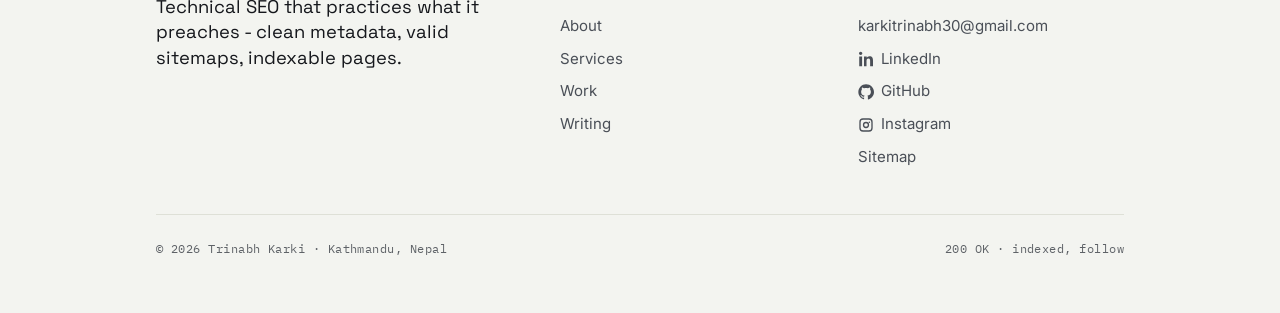
==== commit 29ee805c: "Fix no-JS blank page and dark-mode contrast, add RSS and schema" ====
--- a/index.html
+++ b/index.html
@@ -2,8 +2,10 @@
 <html lang="en">
 <head>
 <meta charset="UTF-8">
-<script>(function(){try{var t=localStorage.getItem('theme');if(t==='light'||t==='dark'){document.documentElement.setAttribute('data-theme',t);}}catch(e){}})();</script>
+<script>(function(){var r=document.documentElement;r.classList.add('js');try{var t=localStorage.getItem('theme');if(t==='light'||t==='dark'){r.setAttribute('data-theme',t);}}catch(e){}})();</script>
 <meta name="viewport" content="width=device-width, initial-scale=1">
+<meta name="theme-color" content="#F3F4F0" media="(prefers-color-scheme: light)">
+<meta name="theme-color" content="#0C0E12" media="(prefers-color-scheme: dark)">
 <title>Trinabh Karki - Technical SEO Analyst in Nepal</title>
 <meta name="description" content="Trinabh Karki is a technical SEO analyst in Nepal, fixing the indexing, canonical, redirect, and sitemap issues that keep websites from ranking.">
 <link rel="canonical" href="https://trinabh.com.np/">
@@ -14,37 +16,60 @@
 <meta property="og:description" content="I fix the technical issues that keep websites from ranking on Google.">
 <meta property="og:url" content="https://trinabh.com.np/">
 <meta property="og:image" content="https://trinabh.com.np/images/og-banner.png">
+<meta property="og:image:width" content="1200">
+<meta property="og:image:height" content="630">
+<meta property="og:image:alt" content="Trinabh Karki - Technical SEO Analyst">
+<meta property="og:locale" content="en_US">
 <meta name="twitter:card" content="summary_large_image">
 <meta name="twitter:title" content="Trinabh Karki - Technical SEO Analyst">
 <meta name="twitter:description" content="I fix the technical issues that keep websites from ranking on Google.">
 <meta name="twitter:image" content="https://trinabh.com.np/images/og-banner.png">
+<meta name="twitter:image:alt" content="Trinabh Karki - Technical SEO Analyst">
 <link rel="icon" href="/favicon.ico" sizes="any">
 <link rel="icon" type="image/png" href="/favicon.png">
 <link rel="preconnect" href="https://fonts.googleapis.com">
 <link rel="preconnect" href="https://fonts.gstatic.com" crossorigin>
 <link href="https://fonts.googleapis.com/css2?family=IBM+Plex+Mono:wght@400;500&family=Inter:wght@400;500;600&family=Space+Grotesk:wght@500;700&display=swap" rel="stylesheet">
 <link rel="stylesheet" href="/css/main.css">
+<link rel="alternate" type="application/rss+xml" title="Trinabh Karki - Writing" href="/feed.xml">
 <script type="application/ld+json">
 {
   "@context": "https://schema.org",
-  "@type": "Person",
-  "@id": "https://trinabh.com.np/#trinabh",
-  "name": "Trinabh Karki",
-  "jobTitle": "Technical SEO Analyst",
-  "url": "https://trinabh.com.np/",
-  "image": "https://trinabh.com.np/images/profile1.webp",
-  "worksFor": { "@type": "Organization", "name": "SmartSites Nepal" },
-  "address": { "@type": "PostalAddress", "addressLocality": "Kathmandu", "addressCountry": "NP" },
-  "knowsAbout": ["Technical SEO", "Indexing", "Google Search Console", "Site migrations", "Sitemaps", "Google Analytics 4", "Google Tag Manager", "Malware remediation"],
-  "email": "karkitrinabh30@gmail.com",
-  "sameAs": [
-    "https://www.linkedin.com/in/trinabhkarki/",
-    "https://www.instagram.com/trinabhkarki_/"
+  "@graph": [
+    {
+      "@type": "Person",
+      "@id": "https://trinabh.com.np/#trinabh",
+      "name": "Trinabh Karki",
+      "jobTitle": "Technical SEO Analyst",
+      "url": "https://trinabh.com.np/",
+      "image": "https://trinabh.com.np/images/profile1.webp",
+      "worksFor": { "@type": "Organization", "name": "SmartSites Nepal" },
+      "alumniOf": { "@type": "CollegeOrUniversity", "name": "Tribhuvan University" },
+      "address": { "@type": "PostalAddress", "addressLocality": "Kathmandu", "addressCountry": "NP" },
+      "knowsAbout": ["Technical SEO", "Indexing", "Google Search Console", "Site migrations", "Sitemaps", "Google Analytics 4", "Google Tag Manager", "Malware remediation"],
+      "knowsLanguage": ["en", "ne"],
+      "email": "karkitrinabh30@gmail.com",
+      "sameAs": [
+        "https://www.linkedin.com/in/trinabhkarki/",
+        "https://github.com/trinabhk",
+        "https://www.instagram.com/trinabhkarki_/"
+      ]
+    },
+    {
+      "@type": "WebSite",
+      "@id": "https://trinabh.com.np/#website",
+      "url": "https://trinabh.com.np/",
+      "name": "Trinabh Karki",
+      "description": "Technical SEO analyst in Nepal - indexing, crawlability, and Search Console work.",
+      "inLanguage": "en",
+      "publisher": { "@id": "https://trinabh.com.np/#trinabh" }
+    }
   ]
 }
 </script>
 </head>
 <body>
+<a class="skip-link" href="#main">Skip to content</a>
 
 <header class="site-head">
   <div class="wrap head-inner">
@@ -68,7 +93,7 @@
   </div>
 </header>
 
-<main>
+<main id="main">
   <section class="welcome">
     <div class="wrap welcome-inner reveal">
       <div class="welcome-photo-wrap">
@@ -148,17 +173,17 @@
         <p>A few representative problems and how I approached them. Real numbers live on the work page.</p>
       </div>
       <div class="rows reveal">
-        <a class="row" href="/projects/">
+        <a class="row" href="/projects/#soft-404">
           <span class="row-no">200</span>
           <span><h3>Recovering an e-commerce store from Soft 404s</h3><p>Empty category pages were confusing Google. Restructured templates and status handling to restore crawlability.</p></span>
           <span class="row-meta">e-commerce · indexing</span>
         </a>
-        <a class="row" href="/projects/">
+        <a class="row" href="/projects/#redirect-chain">
           <span class="row-no">301</span>
           <span><h3>Untangling a redirect chain after a migration</h3><p>Mapped legacy URLs to a clean single-hop redirect scheme and consolidated duplicate signals.</p></span>
           <span class="row-meta">migration · redirects</span>
         </a>
-        <a class="row" href="/projects/">
+        <a class="row" href="/projects/#sitemap-architecture">
           <span class="row-no">XML</span>
           <span><h3>Sitemap architecture for a large catalog</h3><p>Split a monolithic sitemap into grouped index files so every product, post and page gets crawled.</p></span>
           <span class="row-meta">sitemaps · structure</span>
@@ -200,7 +225,7 @@
           <svg viewBox="-1.5 0 24 24" aria-hidden="true"><path d="M4.98 3.5C4.98 4.88 3.86 6 2.5 6S0 4.88 0 3.5 1.12 1 2.5 1s2.48 1.12 2.48 2.5ZM.35 8.1h4.3V23H.35V8.1Zm7.15 0h4.12v2.03h.06c.57-1.08 1.98-2.22 4.07-2.22C20.1 7.91 21 10.77 21 14.49V23h-4.3v-7.54c0-1.8-.03-4.12-2.51-4.12-2.51 0-2.9 1.96-2.9 3.99V23H7.5V8.1Z"/></svg>
           <span>LinkedIn</span>
         </a>
-        <a class="social-link" href="https://www.instagram.com/trinabhkarki_/" target="_blank" rel="noopener noreferrer" aria-label="Instagram profile">
+        <a class="social-link" href="https://github.com/trinabhk" target="_blank" rel="noopener noreferrer" aria-label="GitHub profile"><svg viewBox="0 0 24 24" aria-hidden="true"><path d="M12 .5C5.73.5.5 5.73.5 12c0 5.09 3.29 9.39 7.86 10.91.57.1.79-.25.79-.55 0-.27-.01-1.13-.02-2.05-3.2.7-3.88-1.35-3.88-1.35-.53-1.34-1.29-1.7-1.29-1.7-1.05-.72.08-.71.08-.71 1.17.08 1.78 1.2 1.78 1.2 1.04 1.78 2.73 1.27 3.4.97.1-.75.4-1.27.73-1.56-2.55-.29-5.23-1.28-5.23-5.68 0-1.25.45-2.28 1.18-3.08-.12-.29-.51-1.46.11-3.04 0 0 .96-.31 3.15 1.18.91-.25 1.89-.38 2.86-.38.97 0 1.95.13 2.86.38 2.18-1.49 3.14-1.18 3.14-1.18.63 1.58.23 2.75.11 3.04.74.8 1.18 1.83 1.18 3.08 0 4.41-2.69 5.39-5.25 5.67.41.36.78 1.08.78 2.17 0 1.57-.01 2.83-.01 3.22 0 .3.21.66.79.55C20.71 21.39 24 17.09 24 12c0-6.27-5.23-11.5-12-11.5Z"/></svg><span>GitHub</span></a><a class="social-link" href="https://www.instagram.com/trinabhkarki_/" target="_blank" rel="noopener noreferrer" aria-label="Instagram profile">
           <svg viewBox="0 0 24 24" aria-hidden="true"><path d="M7.5 2h9A5.5 5.5 0 0 1 22 7.5v9A5.5 5.5 0 0 1 16.5 22h-9A5.5 5.5 0 0 1 2 16.5v-9A5.5 5.5 0 0 1 7.5 2Zm0 2A3.5 3.5 0 0 0 4 7.5v9A3.5 3.5 0 0 0 7.5 20h9a3.5 3.5 0 0 0 3.5-3.5v-9A3.5 3.5 0 0 0 16.5 4h-9Zm4.5 3.3A4.7 4.7 0 1 1 12 16.7a4.7 4.7 0 0 1 0-9.4Zm0 2A2.7 2.7 0 1 0 12 14.7a2.7 2.7 0 0 0 0-5.4Zm5.1-2.65a1.1 1.1 0 1 1-1.1 1.1 1.1 1.1 0 0 1 1.1-1.1Z"/></svg>
           <span>Instagram</span>
         </a>
--- a/css/main.css
+++ b/css/main.css
@@ -26,6 +26,14 @@
 
   --code-bg:  #E7E9E1;  /* inline code background                  */
   --code-ink: inherit;  /* inline code text - follows surrounding copy */
+
+  --band-bg:     #15171C;  /* dark CTA band surface                   */
+  --band-ink:    #F3F4F0;  /* band heading text                       */
+  --band-ink-soft: #B9BCC2;/* band body text                          */
+  --metabar-bg:  #15171C;  /* HTTP status bar atop the meta panel     */
+  --shadow-card: rgba(21,23,28,.35);   /* card hover lift            */
+  --glow:        rgba(20,121,78,.45);  /* pulsing status dot          */
+  --glow-out:    rgba(20,121,78,0);    /* ...faded, for the keyframe  */
 }
 
 * { box-sizing: border-box; }
@@ -110,13 +118,13 @@
   background: var(--index);
   display: inline-block;
   position: relative;
-  box-shadow: 0 0 0 0 rgba(20,121,78,.5);
+  box-shadow: 0 0 0 0 var(--glow);
   animation: pulse 2.6s var(--ease) infinite;
 }
 @keyframes pulse {
-  0%   { box-shadow: 0 0 0 0 rgba(20,121,78,.45); }
-  70%  { box-shadow: 0 0 0 7px rgba(20,121,78,0); }
-  100% { box-shadow: 0 0 0 0 rgba(20,121,78,0); }
+  0%   { box-shadow: 0 0 0 0 var(--glow); }
+  70%  { box-shadow: 0 0 0 7px var(--glow-out); }
+  100% { box-shadow: 0 0 0 0 var(--glow-out); }
 }
 @media (prefers-reduced-motion: reduce) { .dot { animation: none; } }
 
@@ -243,7 +251,7 @@
 .meta-bar {
   display: flex; align-items: center; gap: .55rem;
   padding: .65rem .95rem;
-  background: #15171C; color: #F3F4F0;
+  background: var(--metabar-bg); color: var(--band-ink);
   font-size: .7rem; letter-spacing: .1em; text-transform: uppercase;
 }
 .meta-bar .req { color: #9fb8ab; }
@@ -268,11 +276,12 @@
   background-size: 24px 24px;
   scroll-snap-align: start;
   cursor: grab;
-  touch-action: none;
+  /* pan-y, not none: native touch scrolling has to keep working across a
+     full-viewport section. The drag-to-dismiss is a pointer flourish on top. */
+  touch-action: pan-y;
   user-select: none;
-  will-change: transform;
-}
-.welcome.dragging { cursor: grabbing; }
+}
+.welcome.dragging { cursor: grabbing; will-change: transform; }
 .welcome a, .welcome button { cursor: pointer; }
 .welcome-scroll {
   position: absolute; left: 50%; bottom: clamp(1.5rem, 4vh, 3rem);
@@ -287,12 +296,12 @@
 
 /* staggered entrance: the observer still just toggles .in on the parent;
    children fade up in sequence instead of all at once */
-.welcome-inner.reveal { opacity: 1; transform: none; }
-.welcome-inner > * {
+html.js .welcome-inner.reveal { opacity: 1; transform: none; }
+html.js .welcome-inner > * {
   opacity: 0; transform: translateY(14px);
   transition: opacity .65s var(--ease), transform .65s var(--ease);
 }
-.welcome-inner.in > * { opacity: 1; transform: none; }
+html.js .welcome-inner.in > * { opacity: 1; transform: none; }
 .welcome-inner > *:nth-child(1) { transition-delay: .05s; }
 .welcome-inner > *:nth-child(2) { transition-delay: .2s; }
 .welcome-inner > *:nth-child(3) { transition-delay: .34s; }
@@ -300,7 +309,7 @@
 .welcome-inner > *:nth-child(5) { transition-delay: .62s; }
 .welcome-inner > *:nth-child(6) { transition-delay: .76s; }
 @media (prefers-reduced-motion: reduce) {
-  .welcome-inner > * { transition: none; opacity: 1; transform: none; }
+  html.js .welcome-inner > * { transition: none; opacity: 1; transform: none; }
 }
 
 .welcome-photo-wrap {
@@ -423,7 +432,7 @@
   border-radius: var(--radius); padding: 1.6rem 1.5rem;
   transition: transform .25s var(--ease), border-color .25s var(--ease), box-shadow .25s var(--ease);
 }
-.card:hover { transform: translateY(-4px); border-color: var(--line); box-shadow: 0 14px 34px -22px rgba(21,23,28,.35); }
+.card:hover { transform: translateY(-4px); border-color: var(--line); box-shadow: 0 14px 34px -22px var(--shadow-card); }
 .card .num { font-family: var(--mono); font-size: .72rem; color: var(--index-dim); letter-spacing: .1em; }
 .card h3 { font-family: var(--display); font-weight: 500; font-size: 1.22rem; letter-spacing: -.01em; margin: .7rem 0 .55rem; }
 .card p { color: var(--ink-soft); font-size: .96rem; margin: 0; }
@@ -460,12 +469,12 @@
    Dark CTA band
    ============================================================ */
 .band {
-  background: #15171C; color: #F3F4F0;
+  background: var(--band-bg); color: var(--band-ink);
   border-radius: var(--radius); padding: clamp(2.2rem, 5vw, 3.4rem);
   display: grid; grid-template-columns: 1fr auto; gap: 1.6rem; align-items: center;
 }
 .band h2 { font-family: var(--display); font-weight: 700; font-size: clamp(1.6rem,3.4vw,2.4rem); letter-spacing: -.02em; margin: 0 0 .6rem; }
-.band p { color: #b9bcc2; margin: 0; max-width: 48ch; }
+.band p { color: var(--band-ink-soft); margin: 0; max-width: 48ch; }
 .band .btn-primary { background: var(--index); }
 .band .btn-primary:hover { background: #18a169; }
 @media (max-width: 700px){ .band { grid-template-columns: 1fr; } }
@@ -556,12 +565,51 @@
 @media (max-width: 620px){ .foot-grid { grid-template-columns: 1fr; gap: 1.6rem; } }
 
 /* ---------- scroll reveal ---------- */
-.reveal { opacity: 0; transform: translateY(16px); transition: opacity .7s var(--ease), transform .7s var(--ease); }
-.reveal.in { opacity: 1; transform: none; }
-@media (prefers-reduced-motion: reduce) { .reveal { opacity: 1; transform: none; transition: none; } }
+/* Scroll reveal is gated on html.js, which the inline head script sets. If the
+   script never runs - blocked, failed, disabled - nothing is ever hidden, so
+   the page reads in full instead of going blank waiting for a class. */
+html.js .reveal { opacity: 0; transform: translateY(16px); transition: opacity .7s var(--ease), transform .7s var(--ease); }
+html.js .reveal.in { opacity: 1; transform: none; }
+@media (prefers-reduced-motion: reduce) { html.js .reveal { opacity: 1; transform: none; transition: none; } }
 
 .mt-0 { margin-top: 0; }
 .center { text-align: center; }
+
+/* ============================================================
+   Skip link - first tab stop, only visible once focused
+   ============================================================ */
+.skip-link {
+  position: fixed; top: 0; left: 50%; z-index: 100;
+  transform: translate(-50%, -120%);
+  background: var(--panel); color: var(--ink);
+  border: 1px solid var(--index); border-top: 0;
+  border-radius: 0 0 9px 9px;
+  padding: .6rem 1.1rem;
+  font-family: var(--mono); font-size: .76rem; letter-spacing: .06em;
+  transition: transform .18s var(--ease);
+}
+.skip-link:focus { transform: translate(-50%, 0); }
+@media (prefers-reduced-motion: reduce) { .skip-link { transition: none; } }
+
+/* ============================================================
+   Print - a portfolio gets printed and PDF'd; strip the chrome
+   ============================================================ */
+@media print {
+  .site-head, .crawl-progress, .skip-link, .welcome-scroll,
+  .theme-toggle, .nav-toggle, .head-cta, .site-foot .foot-grid { display: none; }
+  body { background: #fff; color: #000; font-size: 11pt; }
+  body::after { display: none; } /* paper grain */
+  html.js .reveal, html.js .welcome-inner > * { opacity: 1; transform: none; }
+  .welcome { min-height: auto; padding: 1.5rem 0; background-image: none; }
+  .section, .page-head { padding: 1.2rem 0; border-top-color: #ccc; }
+  .band { background: transparent; color: #000; border: 1px solid #999; }
+  .band p { color: #333; }
+  .band .btn { display: none; }
+  .card, .row, .meta-panel, .faq-item { break-inside: avoid; }
+  .card:hover, .row:hover { transform: none; box-shadow: none; padding-left: 0; }
+  .prose a::after { content: " (" attr(href) ")"; font-size: .85em; color: #555; }
+  .faq-item[open] p, .faq-item p { display: block; }
+}
 
 /* ============================================================
    Dark Mode - system preference (progressive enhancement, no JS
@@ -581,6 +629,13 @@
     --signal:     #E55F2D;  /* brighter orange-clay for warnings */
     --code-bg:    #1B212D;
     --code-ink:   var(--index-dim);
+    /* the band and meta bar are near-black in light mode; on a dark page they
+       have to move *up* off the base or they vanish into it */
+    --band-bg:     #1E2634;
+    --metabar-bg:  #232B3A;
+    --shadow-card: rgba(0,0,0,.6);
+    --glow:        rgba(28,184,117,.4);
+    --glow-out:    rgba(28,184,117,0);
   }
 }
 
@@ -598,5 +653,10 @@
   --signal:     #E55F2D;
   --code-bg:    #1B212D;
   --code-ink:   var(--index-dim);
-}
-
+  --band-bg:     #1E2634;
+  --metabar-bg:  #232B3A;
+  --shadow-card: rgba(0,0,0,.6);
+  --glow:        rgba(28,184,117,.4);
+  --glow-out:    rgba(28,184,117,0);
+}
+
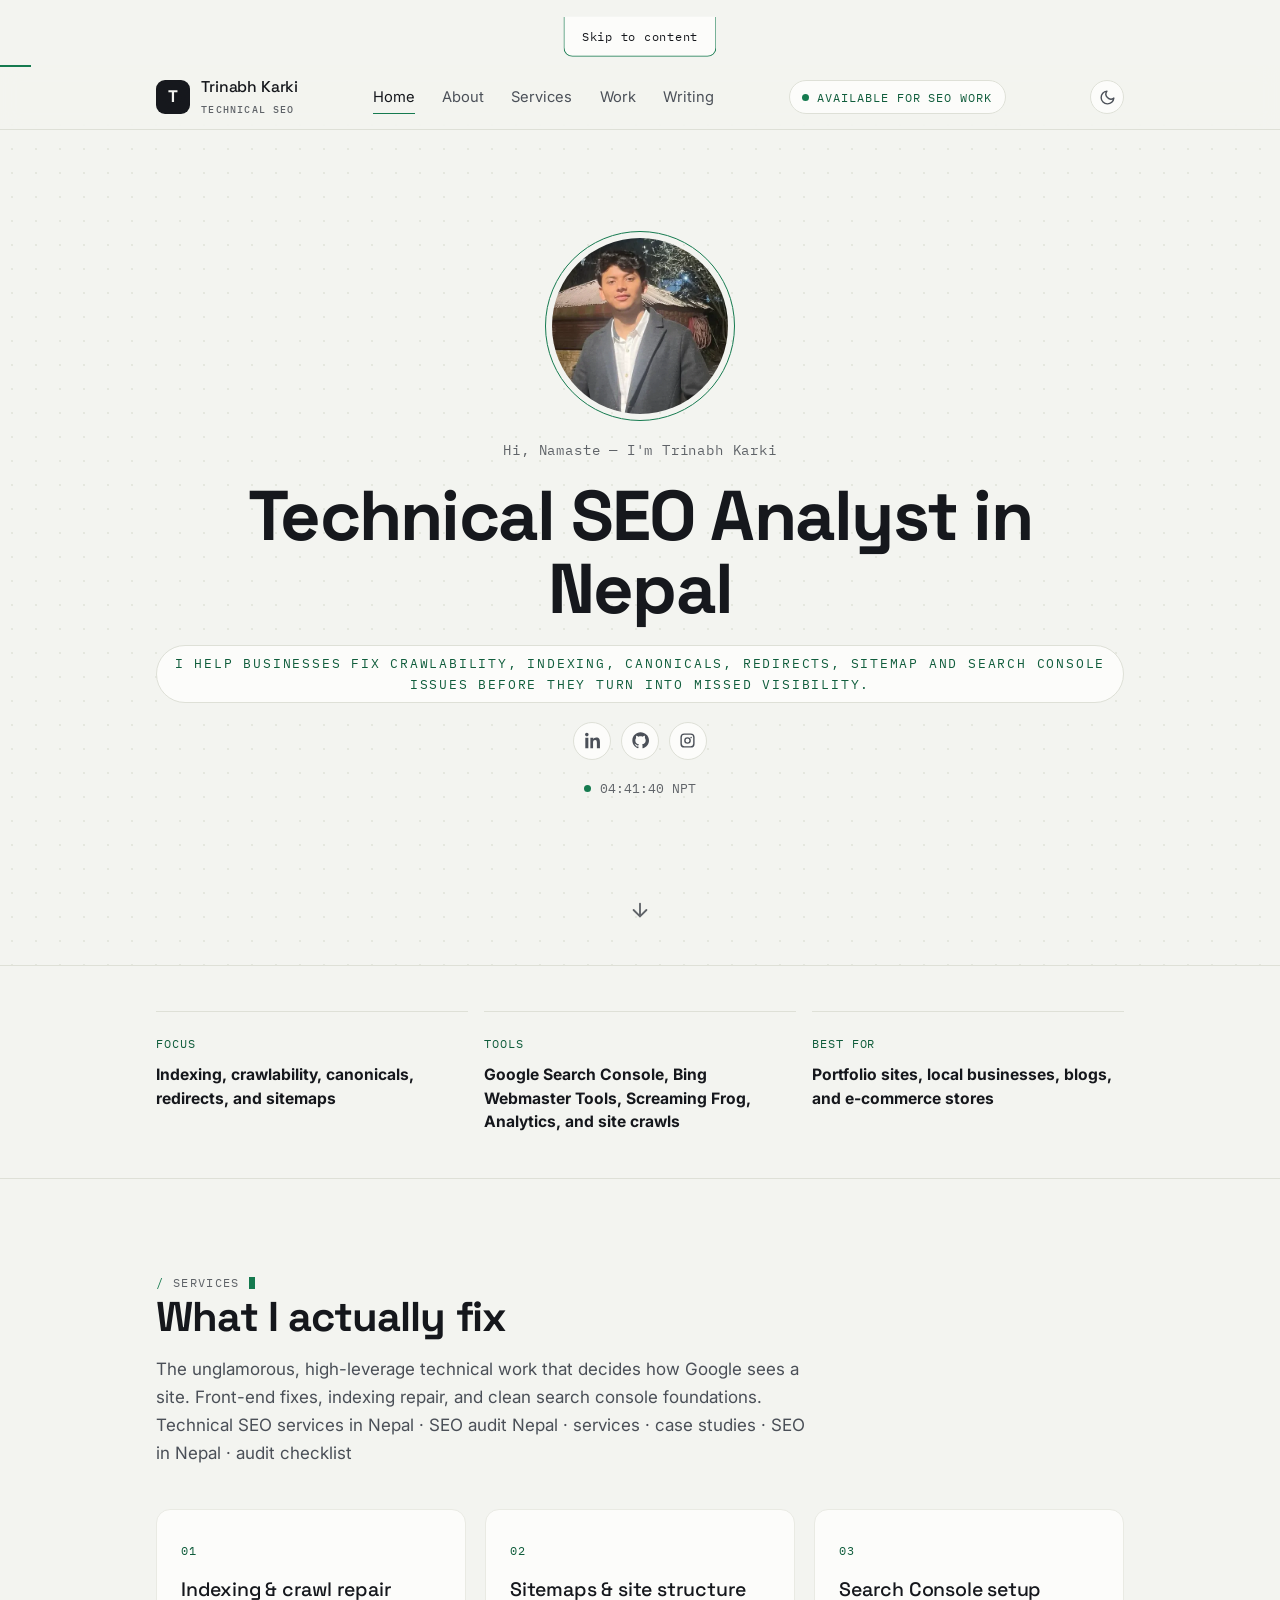
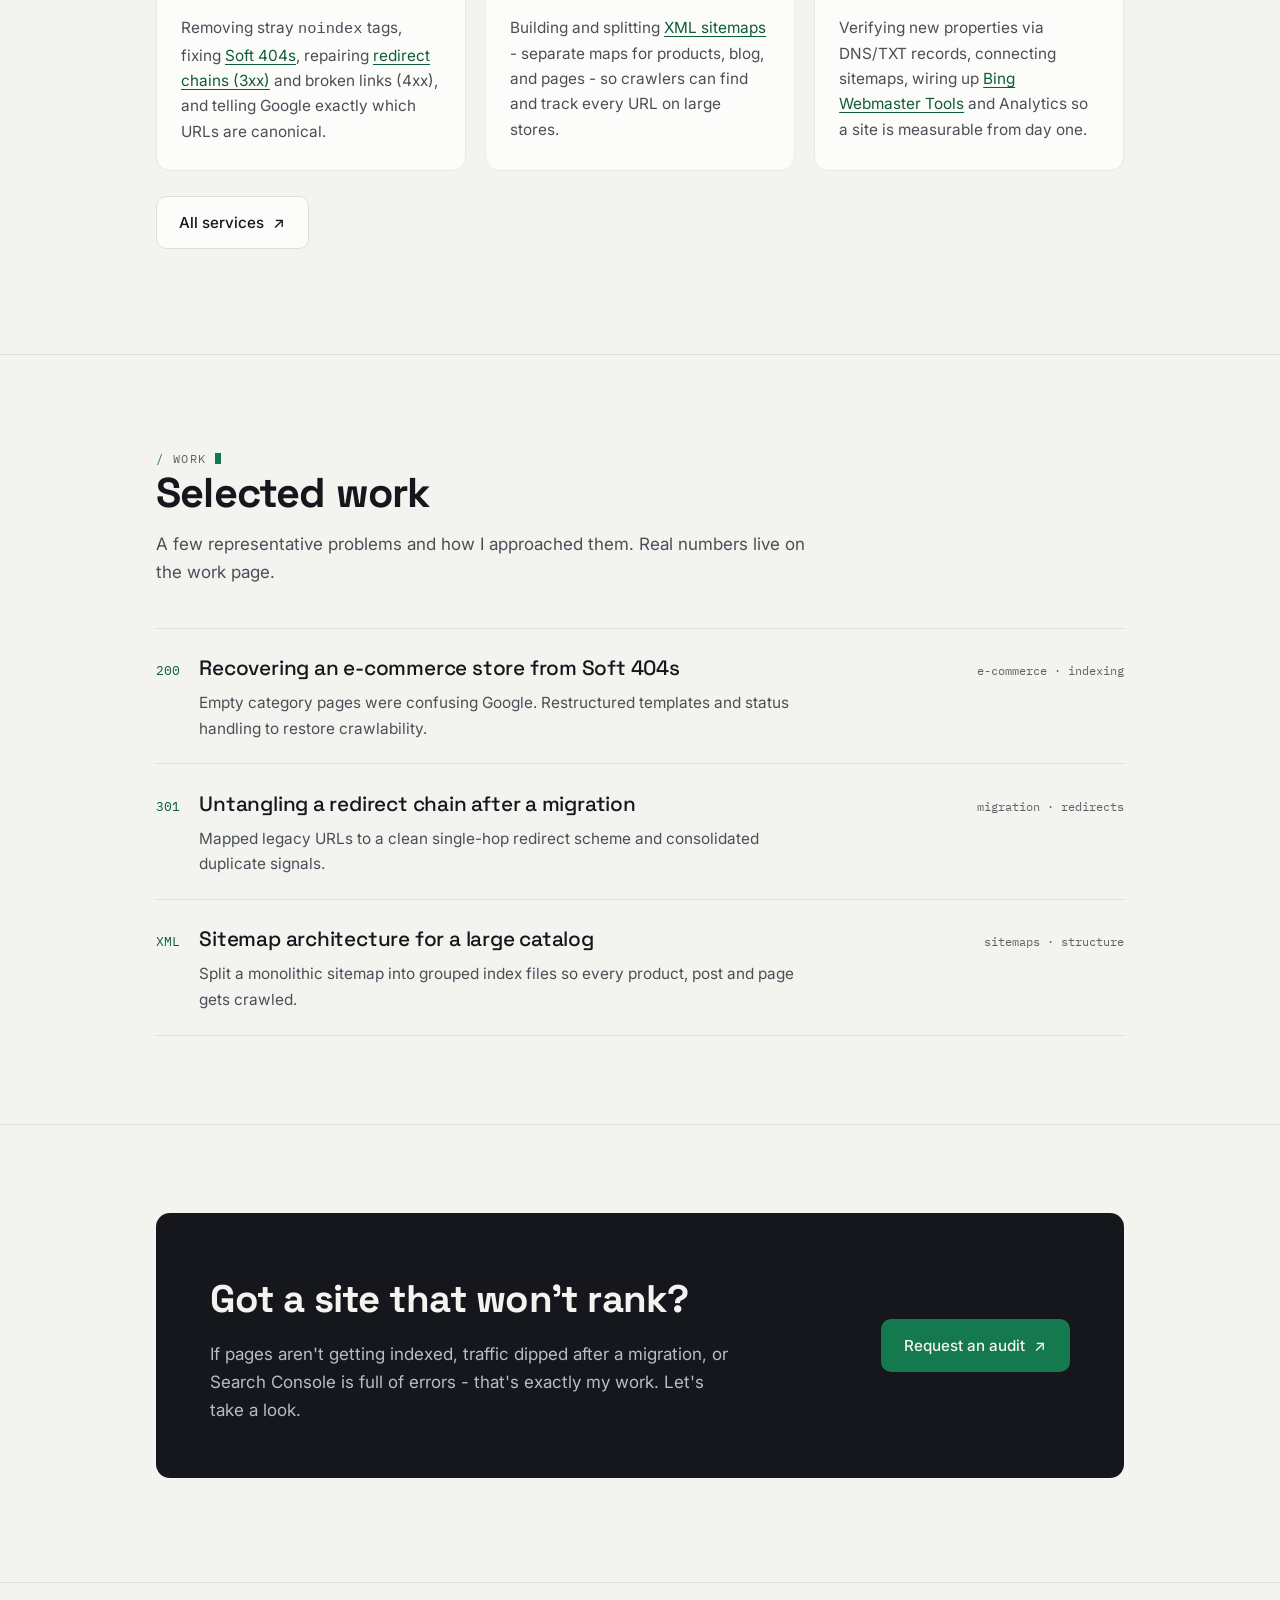
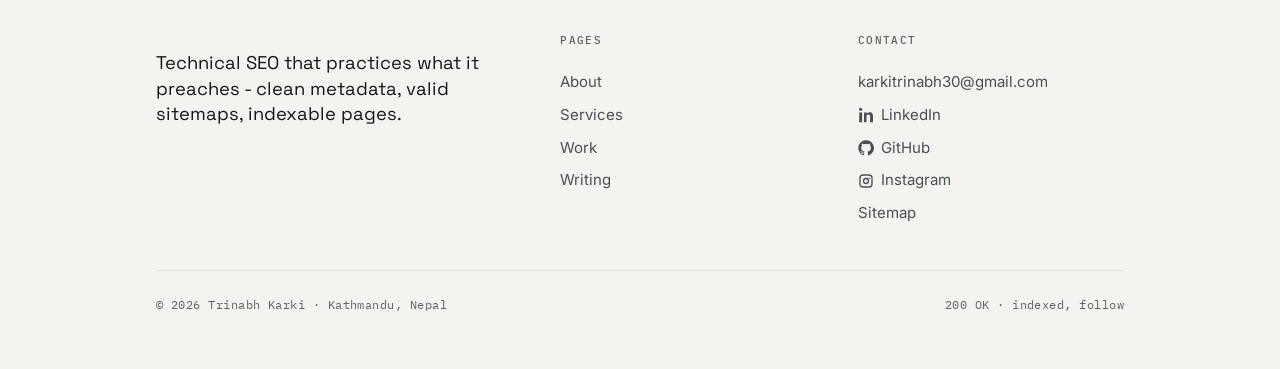
==== commit 1c9fd13e: "Improve SEO metadata and add service landing pages" ====
--- a/index.html
+++ b/index.html
@@ -6,23 +6,23 @@
 <meta name="viewport" content="width=device-width, initial-scale=1">
 <meta name="theme-color" content="#F3F4F0" media="(prefers-color-scheme: light)">
 <meta name="theme-color" content="#0C0E12" media="(prefers-color-scheme: dark)">
-<title>Trinabh Karki - Technical SEO Analyst in Nepal</title>
-<meta name="description" content="Trinabh Karki is a technical SEO analyst in Nepal, fixing the indexing, canonical, redirect, and sitemap issues that keep websites from ranking.">
+<title>Technical SEO Analyst in Nepal | Trinabh Karki</title>
+<meta name="description" content="Trinabh Karki is a technical SEO analyst in Nepal focused on crawlability, indexing, canonicals, redirects, XML sitemaps, Search Console and technical audits.">
 <link rel="canonical" href="https://trinabh.com.np/">
 <meta name="robots" content="index, follow">
 <meta property="og:type" content="website">
 <meta property="og:site_name" content="Trinabh Karki">
-<meta property="og:title" content="Trinabh Karki - Technical SEO Analyst">
-<meta property="og:description" content="I fix the technical issues that keep websites from ranking on Google.">
+<meta property="og:title" content="Technical SEO Analyst in Nepal | Trinabh Karki">
+<meta property="og:description" content="Trinabh Karki is a technical SEO analyst in Nepal focused on crawlability, indexing, canonicals, redirects, XML sitemaps, Search Console and technical audits.">
 <meta property="og:url" content="https://trinabh.com.np/">
 <meta property="og:image" content="https://trinabh.com.np/images/og-banner.png">
 <meta property="og:image:width" content="1200">
 <meta property="og:image:height" content="630">
 <meta property="og:image:alt" content="Trinabh Karki - Technical SEO Analyst">
-<meta property="og:locale" content="en_US">
+<meta property="og:locale" content="en_NP">
 <meta name="twitter:card" content="summary_large_image">
-<meta name="twitter:title" content="Trinabh Karki - Technical SEO Analyst">
-<meta name="twitter:description" content="I fix the technical issues that keep websites from ranking on Google.">
+<meta name="twitter:title" content="Technical SEO Analyst in Nepal | Trinabh Karki">
+<meta name="twitter:description" content="Trinabh Karki is a technical SEO analyst in Nepal focused on crawlability, indexing, canonicals, redirects, XML sitemaps, Search Console and technical audits.">
 <meta name="twitter:image" content="https://trinabh.com.np/images/og-banner.png">
 <meta name="twitter:image:alt" content="Trinabh Karki - Technical SEO Analyst">
 <link rel="icon" href="/favicon.ico" sizes="any">
@@ -38,7 +38,7 @@
   "@graph": [
     {
       "@type": "Person",
-      "@id": "https://trinabh.com.np/#trinabh",
+      "@id": "https://trinabh.com.np/#person",
       "name": "Trinabh Karki",
       "jobTitle": "Technical SEO Analyst",
       "url": "https://trinabh.com.np/",
@@ -62,7 +62,7 @@
       "name": "Trinabh Karki",
       "description": "Technical SEO analyst in Nepal - indexing, crawlability, and Search Console work.",
       "inLanguage": "en",
-      "publisher": { "@id": "https://trinabh.com.np/#trinabh" }
+      "publisher": { "@id": "https://trinabh.com.np/#person" }
     }
   ]
 }
@@ -99,9 +99,9 @@
       <div class="welcome-photo-wrap">
         <img class="welcome-photo" src="/images/profile1.webp" alt="Trinabh Karki" width="176" height="176" fetchpriority="high">
       </div>
-      <p class="welcome-greeting">Hi, Namaste</p>
-      <h1 class="welcome-name">I'm Trinabh Karki</h1>
-      <p class="welcome-role">Technical SEO Analyst</p>
+      <p class="welcome-greeting">Hi, Namaste — I'm Trinabh Karki</p>
+      <h1 class="welcome-name">Technical SEO Analyst in Nepal</h1>
+      <p class="welcome-role">I help businesses fix crawlability, indexing, canonicals, redirects, sitemap and Search Console issues before they turn into missed visibility.</p>
       <div class="welcome-social">
         <a href="https://www.linkedin.com/in/trinabhkarki/" target="_blank" rel="noopener noreferrer" aria-label="LinkedIn profile">
           <svg viewBox="-1.5 0 24 24" aria-hidden="true"><path d="M4.98 3.5C4.98 4.88 3.86 6 2.5 6S0 4.88 0 3.5 1.12 1 2.5 1s2.48 1.12 2.48 2.5ZM.35 8.1h4.3V23H.35V8.1Zm7.15 0h4.12v2.03h.06c.57-1.08 1.98-2.22 4.07-2.22C20.1 7.91 21 10.77 21 14.49V23h-4.3v-7.54c0-1.8-.03-4.12-2.51-4.12-2.51 0-2.9 1.96-2.9 3.99V23H7.5V8.1Z"/></svg>
@@ -143,6 +143,7 @@
         <p class="eyebrow"><span class="token"><span class="slash">/</span> services</span></p>
         <h2>What I actually fix</h2>
         <p>The unglamorous, <a href="/blog/technical-seo-audit-checklist/">high-leverage technical work</a> that decides how Google sees a site. Front-end fixes, indexing repair, and clean search console foundations.</p>
+        <p><a href="/technical-seo-nepal/">Technical SEO services in Nepal</a> · <a href="/seo-audit-nepal/">SEO audit Nepal</a> · <a href="/services/">services</a> · <a href="/projects/">case studies</a> · <a href="/blog/seo-in-nepal/">SEO in Nepal</a> · <a href="/blog/technical-seo-audit-checklist/">audit checklist</a></p>
       </div>
       <div class="grid grid-3">
         <article class="card reveal">
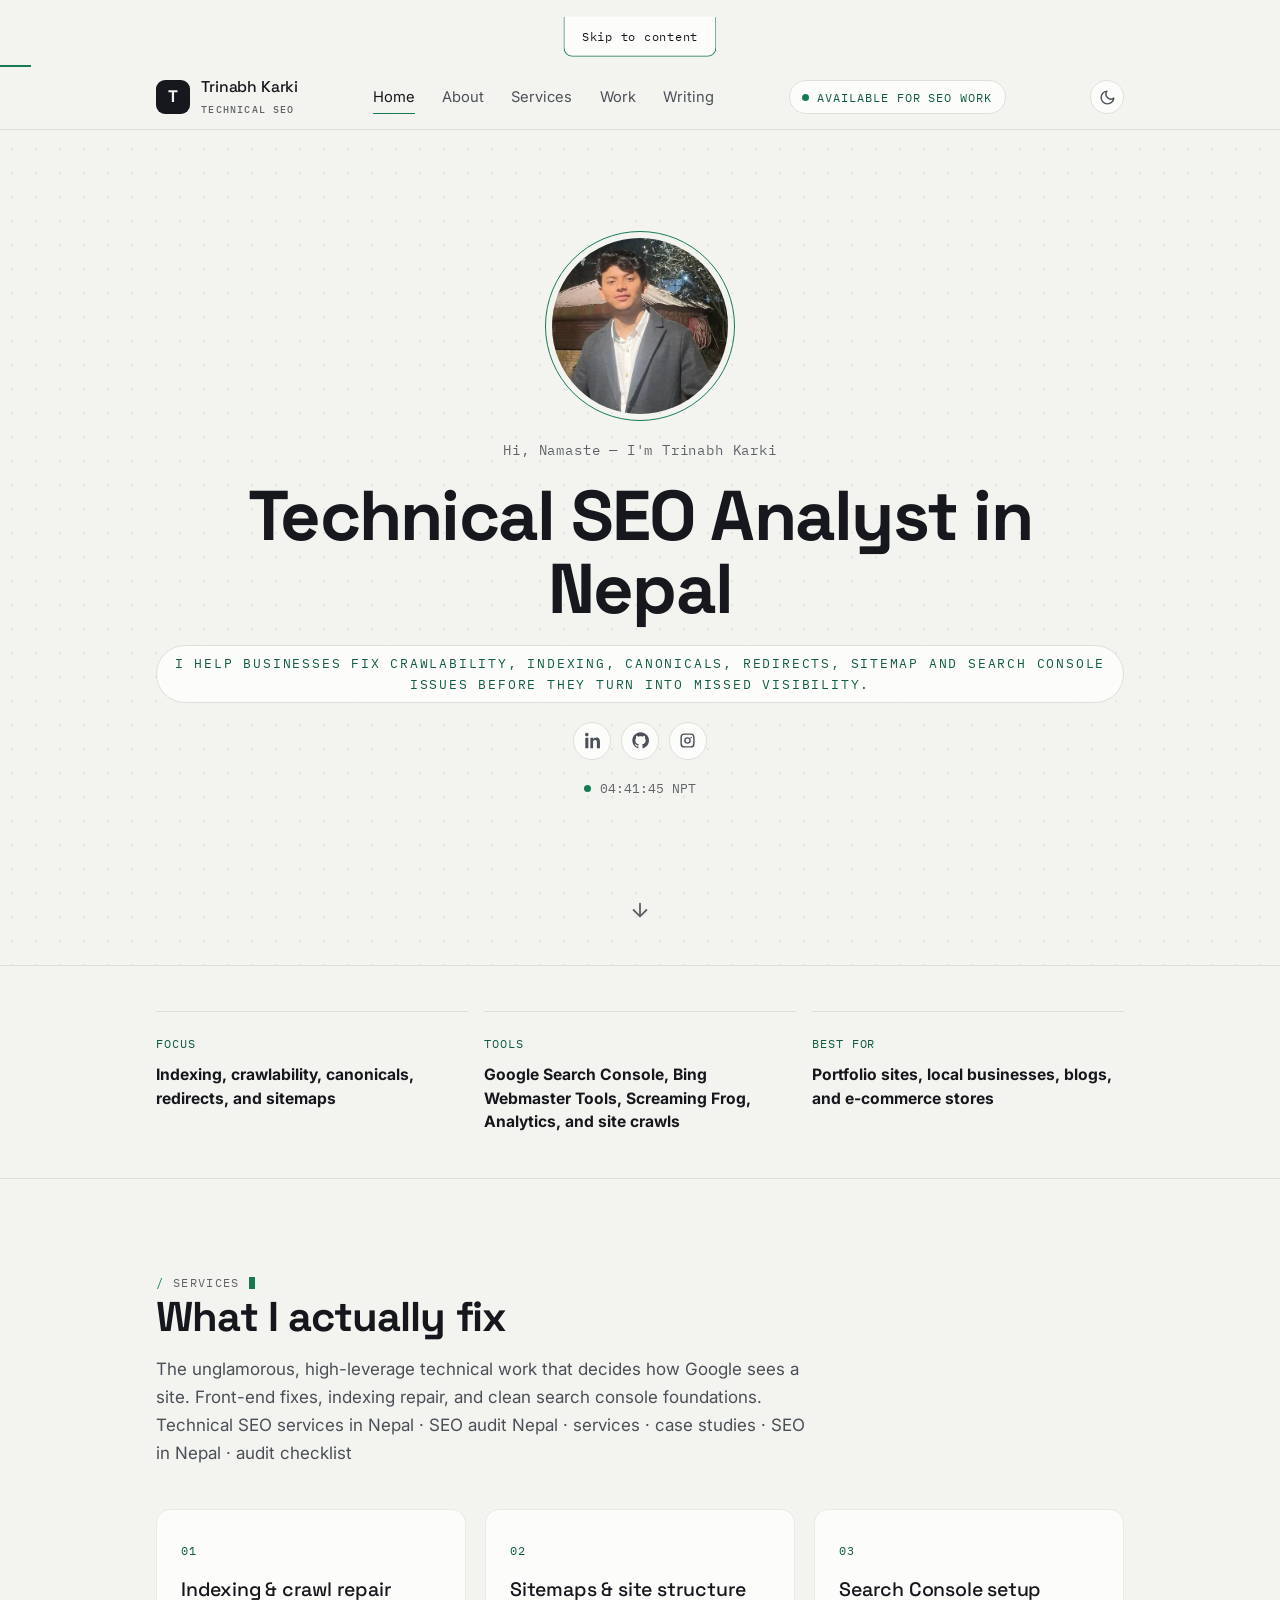
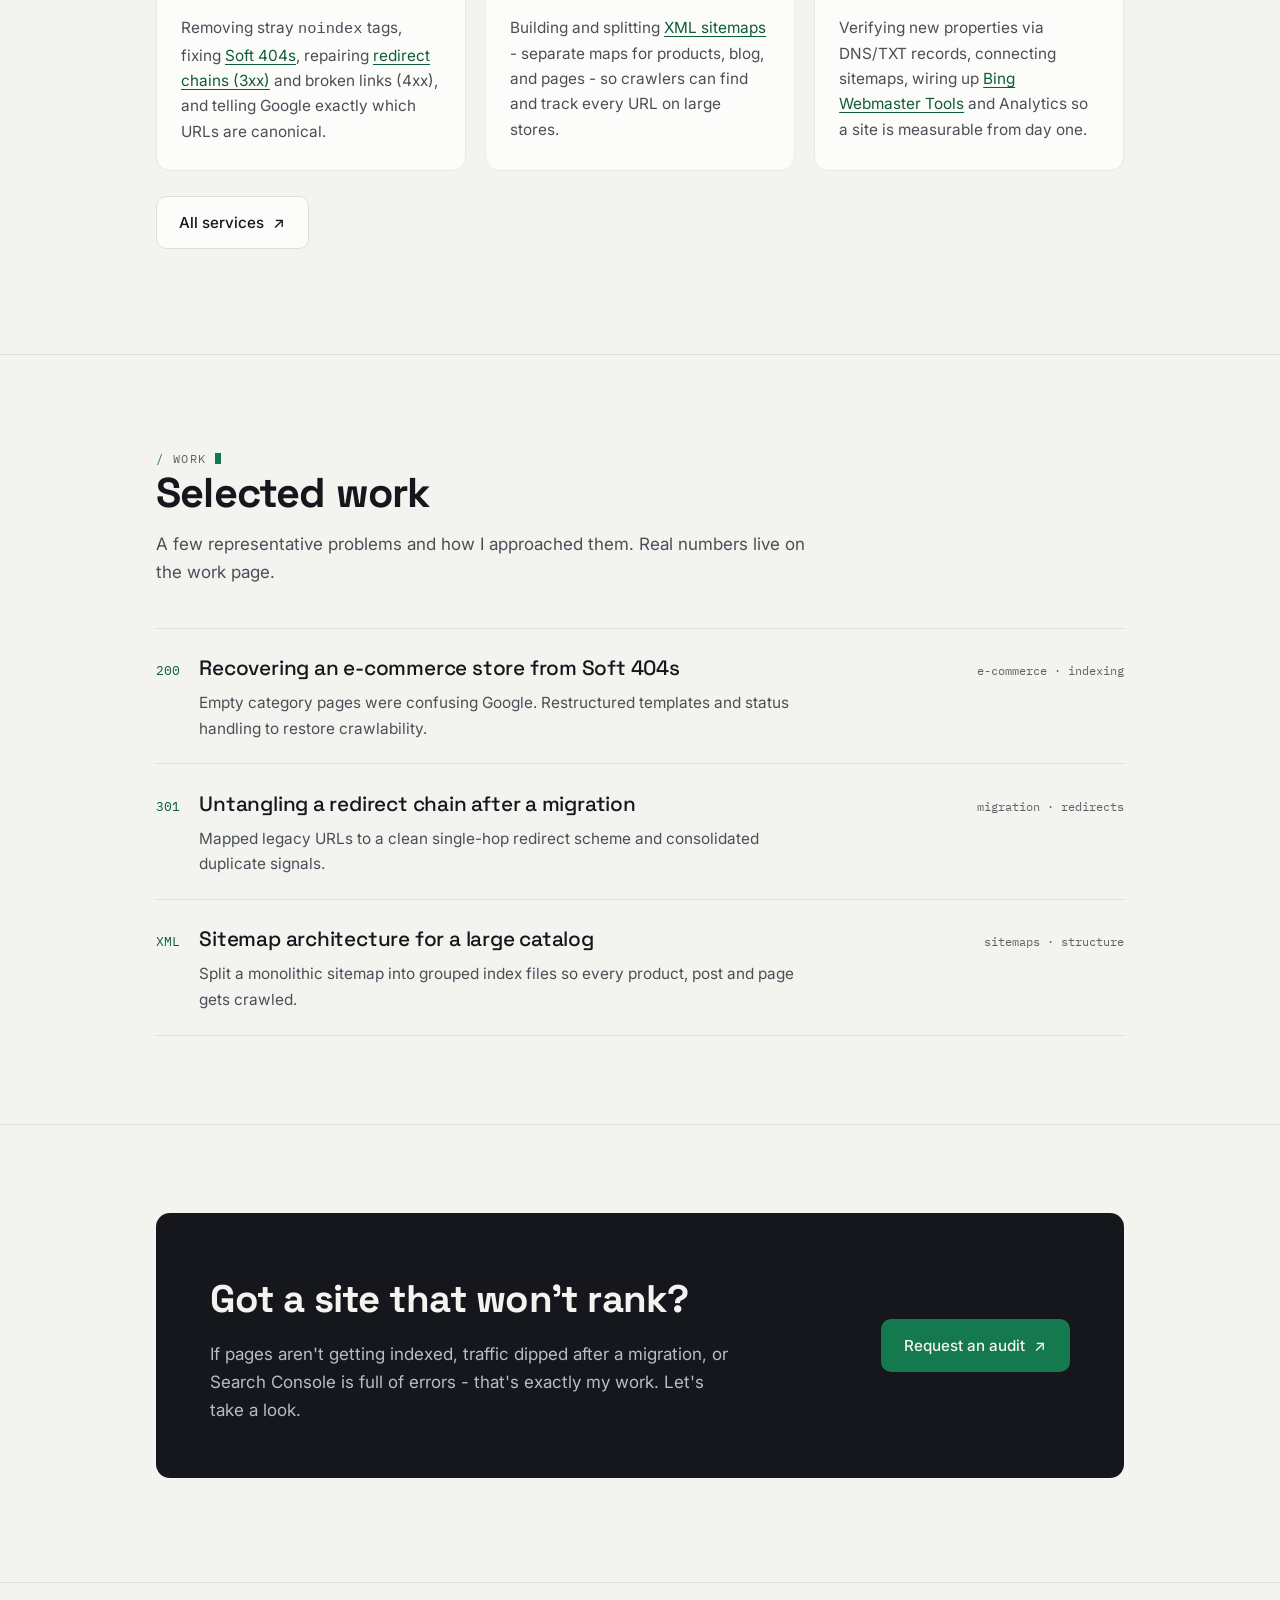
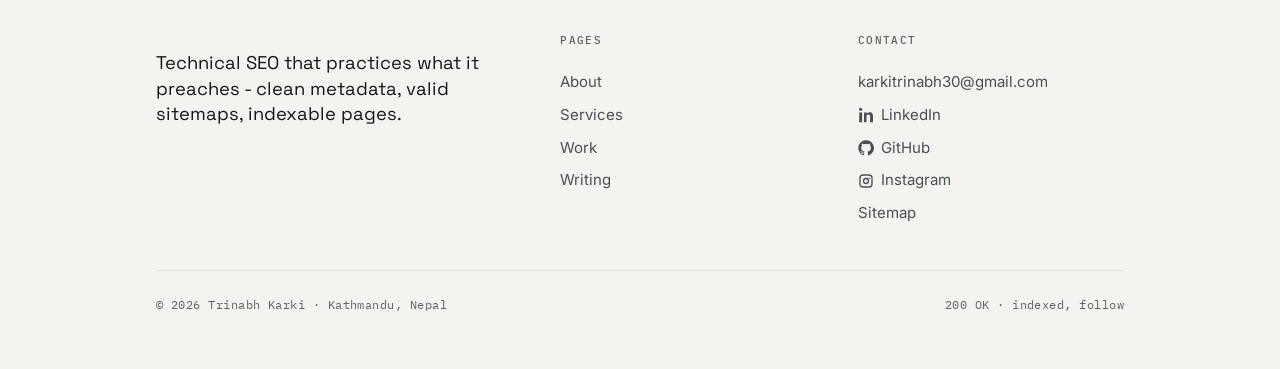
==== commit d0dd67b1: "Improve homepage mobile rendering and Lighthouse stability" ====
--- a/index.html
+++ b/index.html
@@ -95,7 +95,7 @@
 
 <main id="main">
   <section class="welcome">
-    <div class="wrap welcome-inner reveal">
+    <div class="wrap welcome-inner">
       <div class="welcome-photo-wrap">
         <img class="welcome-photo" src="/images/profile1.webp" alt="Trinabh Karki" width="176" height="176" fetchpriority="high">
       </div>
--- a/css/main.css
+++ b/css/main.css
@@ -64,6 +64,9 @@
   background-image: url('data:image/svg+xml;utf8,<svg xmlns="http://www.w3.org/2000/svg"><filter id="n"><feTurbulence type="fractalNoise" baseFrequency="0.85" numOctaves="2" stitchTiles="stitch"/></filter><rect width="100%" height="100%" filter="url(%23n)"/></svg>');
   background-repeat: repeat;
   background-size: 180px 180px;
+}
+@media (max-width: 760px) {
+  body::after { display: none; }
 }
 
 img { max-width: 100%; display: block; }
@@ -294,22 +297,16 @@
 @media (prefers-reduced-motion: reduce) { .welcome-scroll { animation: none; } }
 .welcome-inner { display: flex; flex-direction: column; align-items: center; gap: 1.15rem; }
 
-/* staggered entrance: the observer still just toggles .in on the parent;
-   children fade up in sequence instead of all at once */
-html.js .welcome-inner.reveal { opacity: 1; transform: none; }
-html.js .welcome-inner > * {
-  opacity: 0; transform: translateY(14px);
-  transition: opacity .65s var(--ease), transform .65s var(--ease);
-}
-html.js .welcome-inner.in > * { opacity: 1; transform: none; }
-.welcome-inner > *:nth-child(1) { transition-delay: .05s; }
-.welcome-inner > *:nth-child(2) { transition-delay: .2s; }
-.welcome-inner > *:nth-child(3) { transition-delay: .34s; }
-.welcome-inner > *:nth-child(4) { transition-delay: .48s; }
-.welcome-inner > *:nth-child(5) { transition-delay: .62s; }
-.welcome-inner > *:nth-child(6) { transition-delay: .76s; }
-@media (prefers-reduced-motion: reduce) {
-  html.js .welcome-inner > * { transition: none; opacity: 1; transform: none; }
+/* The hero must be immediately readable on first paint. Do not gate it behind
+   the reveal observer or delayed opacity transitions. */
+.welcome-inner {
+  opacity: 1;
+  transform: none;
+}
+.welcome-inner > * {
+  opacity: 1;
+  transform: none;
+  transition: none;
 }
 
 .welcome-photo-wrap {
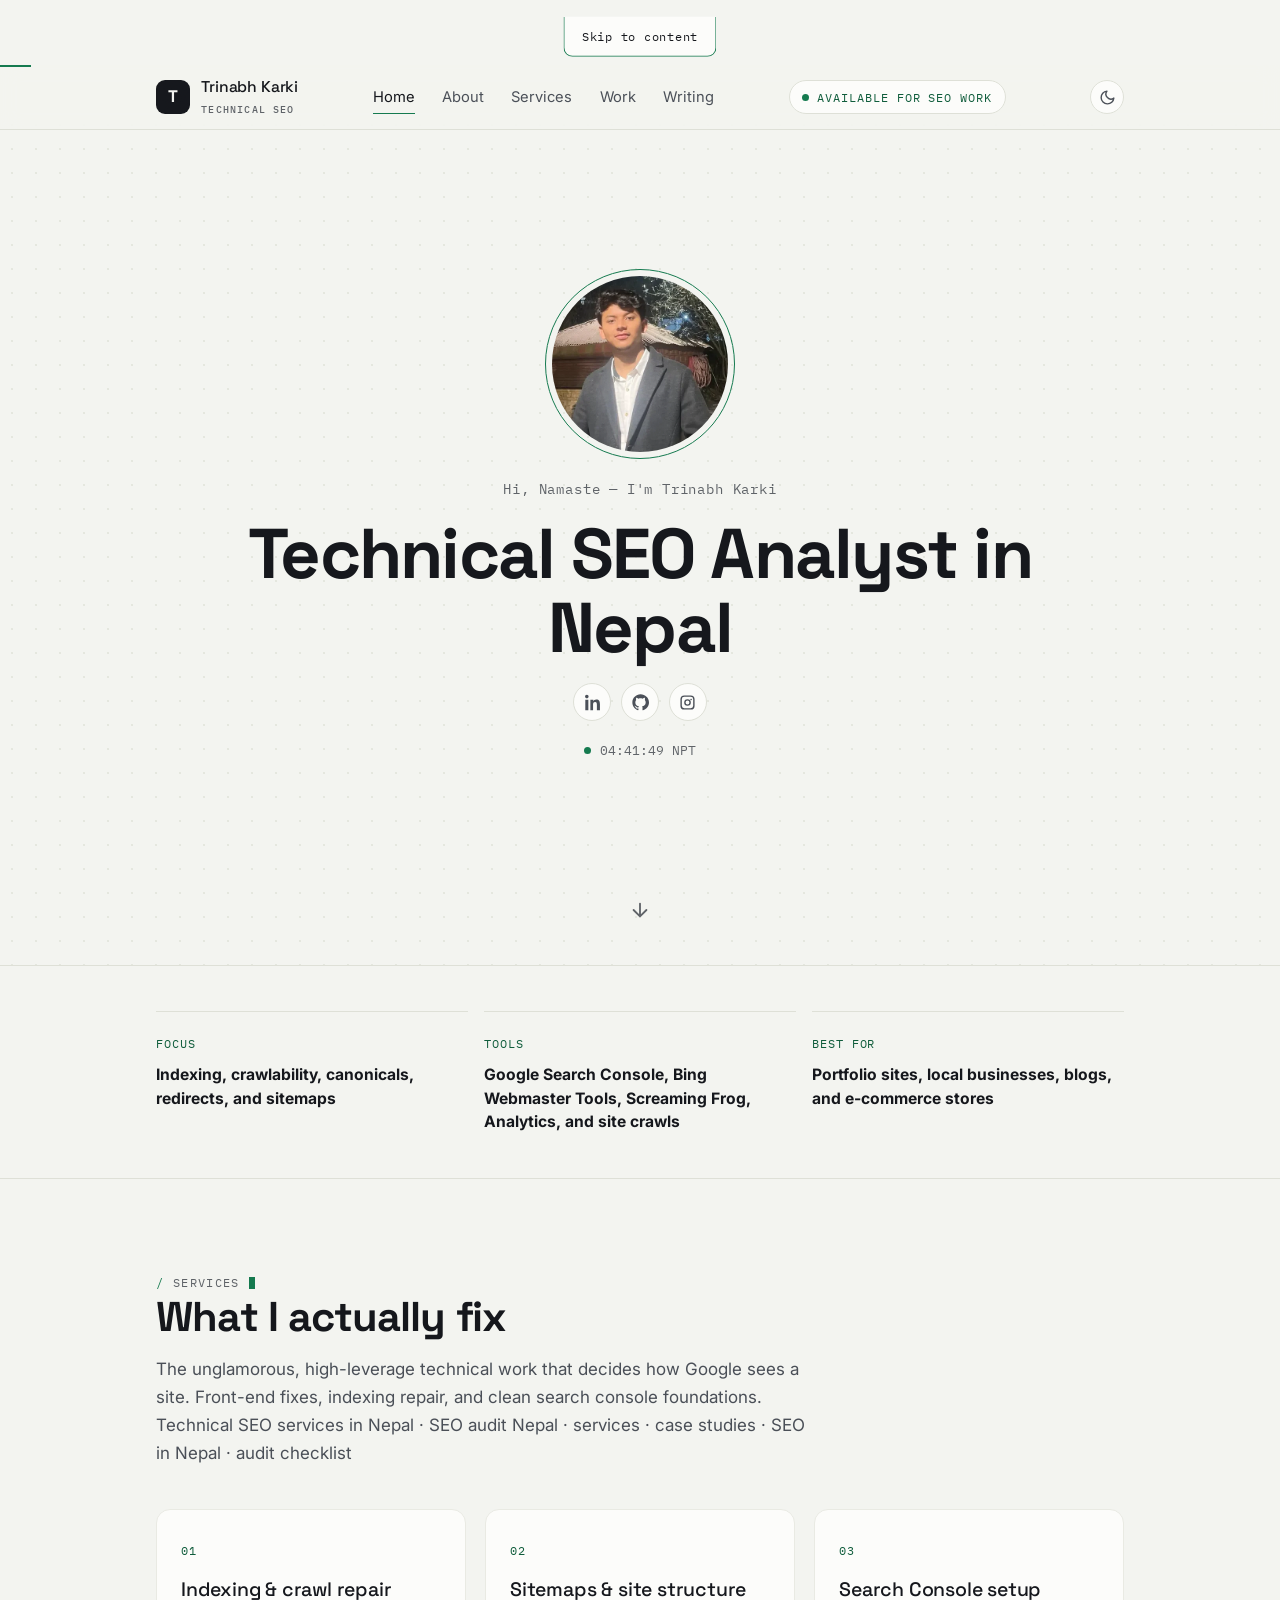
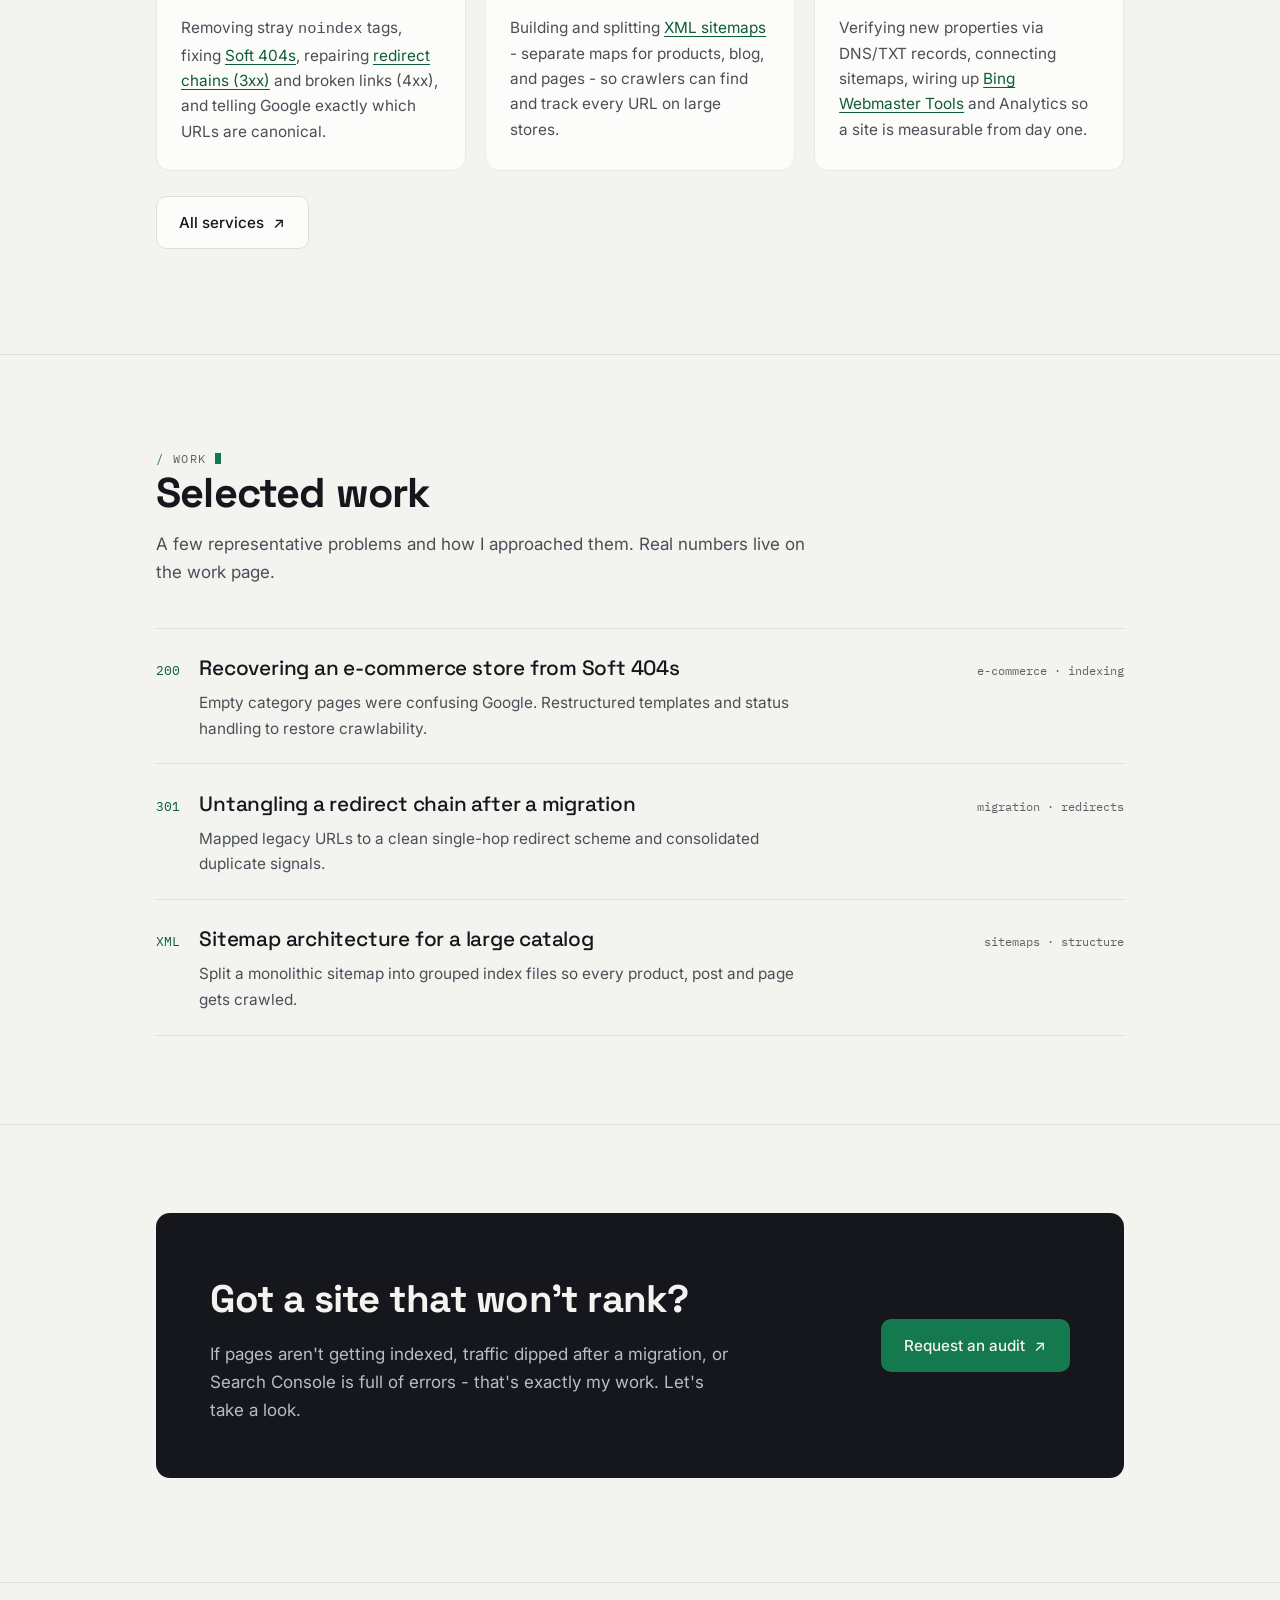
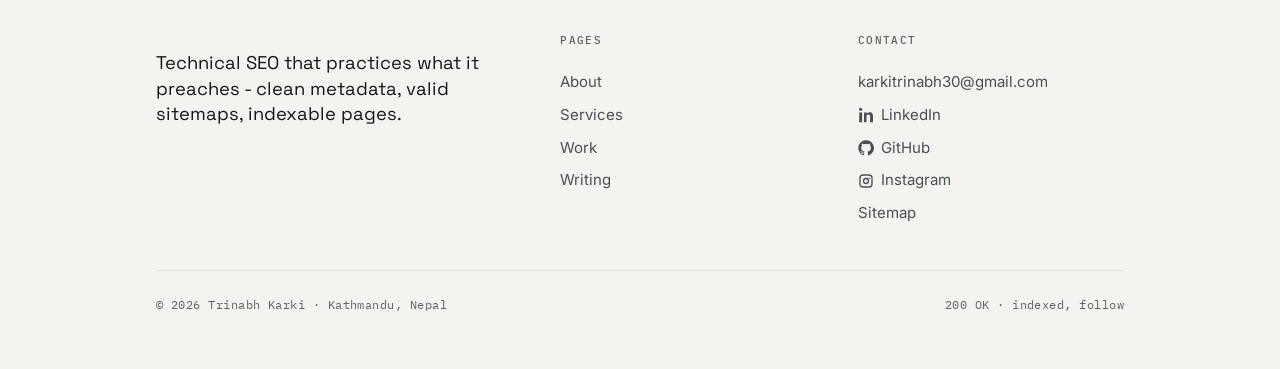
==== commit 30d19a59: "Remove homepage hero description" ====
--- a/index.html
+++ b/index.html
@@ -101,7 +101,6 @@
       </div>
       <p class="welcome-greeting">Hi, Namaste — I'm Trinabh Karki</p>
       <h1 class="welcome-name">Technical SEO Analyst in Nepal</h1>
-      <p class="welcome-role">I help businesses fix crawlability, indexing, canonicals, redirects, sitemap and Search Console issues before they turn into missed visibility.</p>
       <div class="welcome-social">
         <a href="https://www.linkedin.com/in/trinabhkarki/" target="_blank" rel="noopener noreferrer" aria-label="LinkedIn profile">
           <svg viewBox="-1.5 0 24 24" aria-hidden="true"><path d="M4.98 3.5C4.98 4.88 3.86 6 2.5 6S0 4.88 0 3.5 1.12 1 2.5 1s2.48 1.12 2.48 2.5ZM.35 8.1h4.3V23H.35V8.1Zm7.15 0h4.12v2.03h.06c.57-1.08 1.98-2.22 4.07-2.22C20.1 7.91 21 10.77 21 14.49V23h-4.3v-7.54c0-1.8-.03-4.12-2.51-4.12-2.51 0-2.9 1.96-2.9 3.99V23H7.5V8.1Z"/></svg>
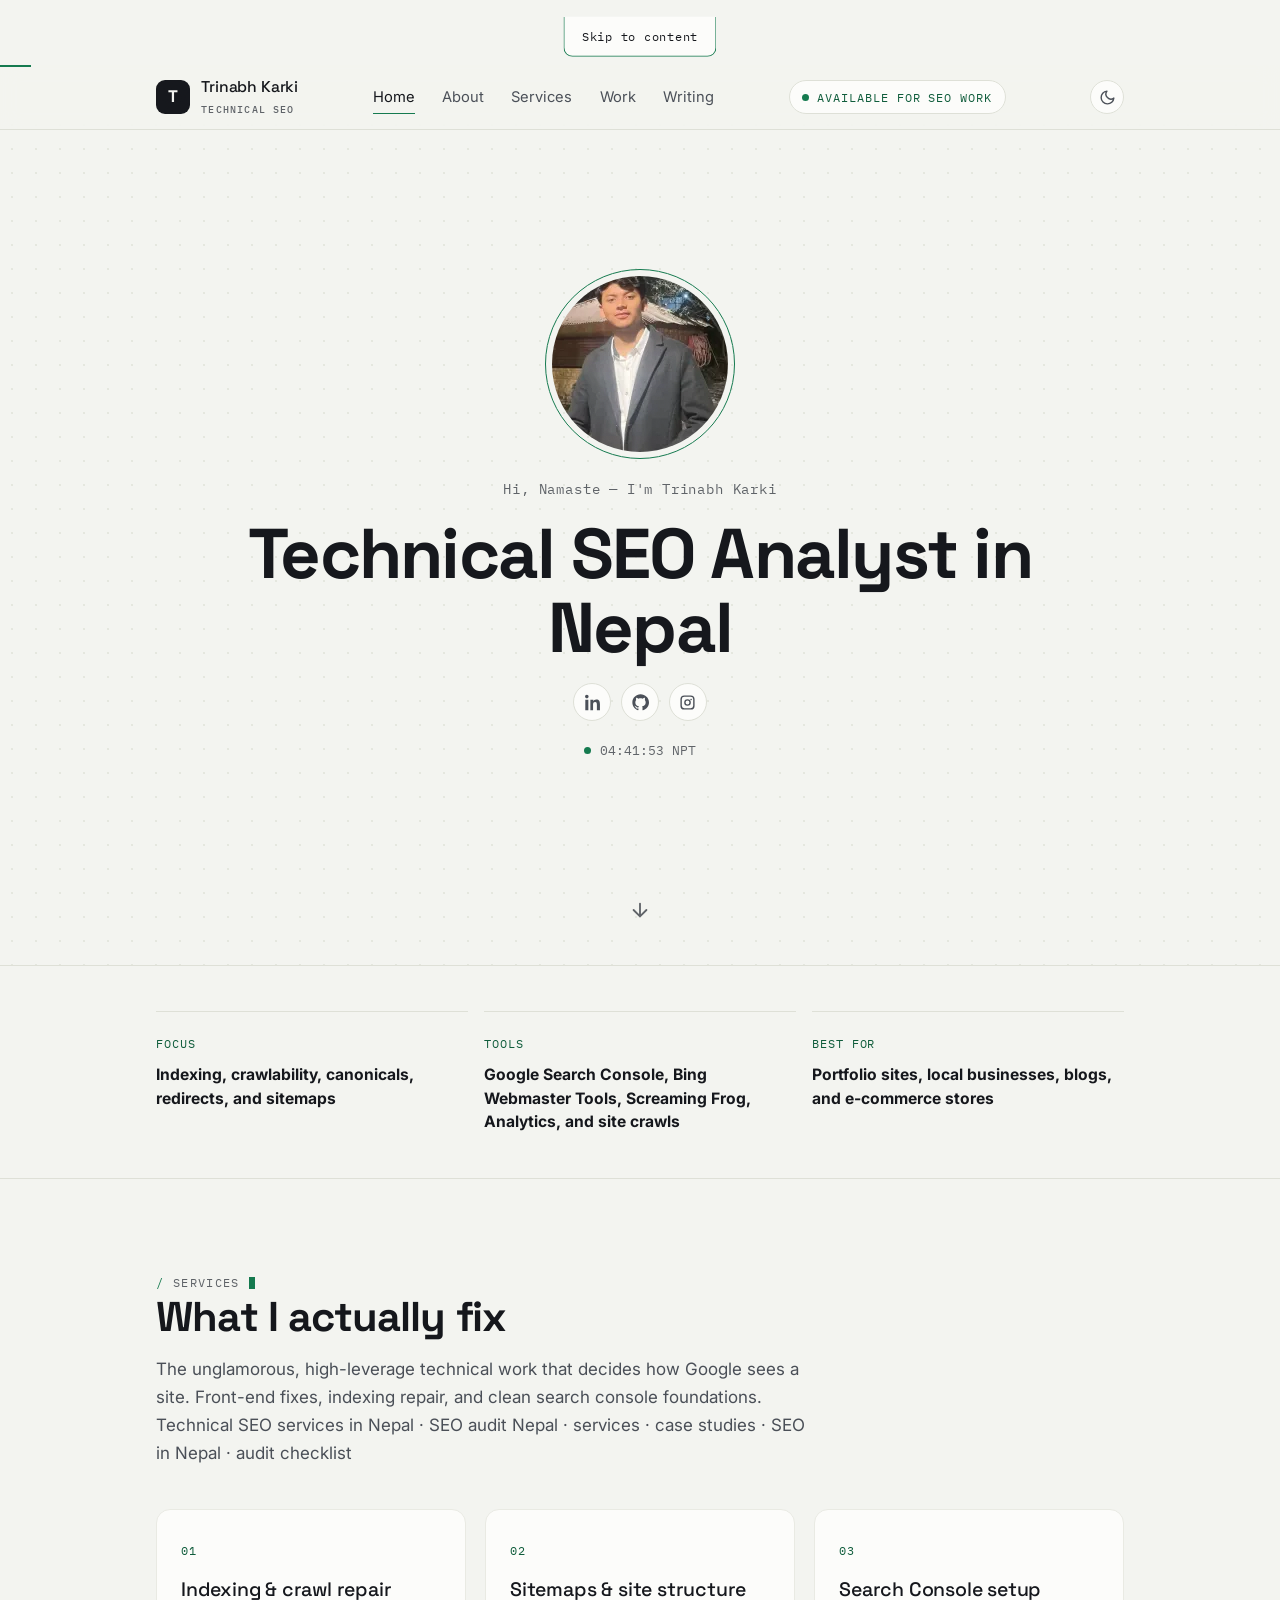
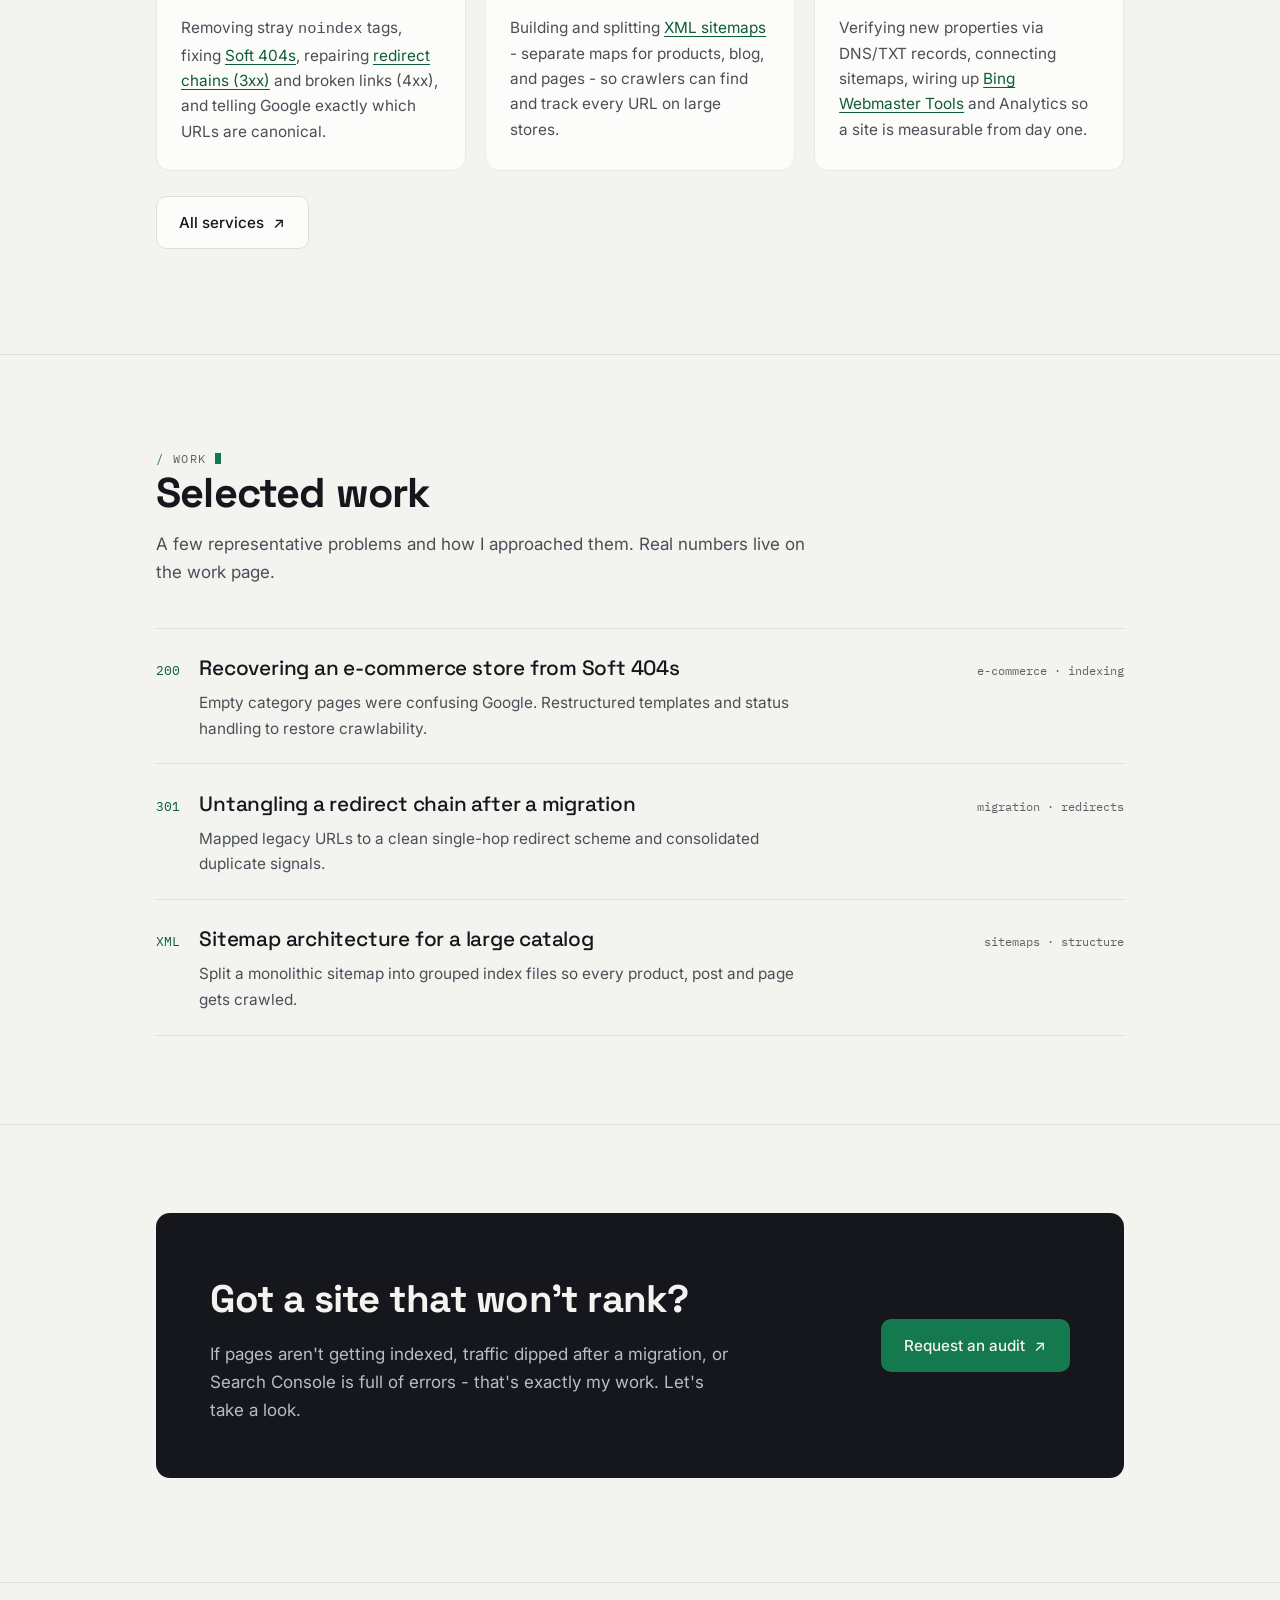
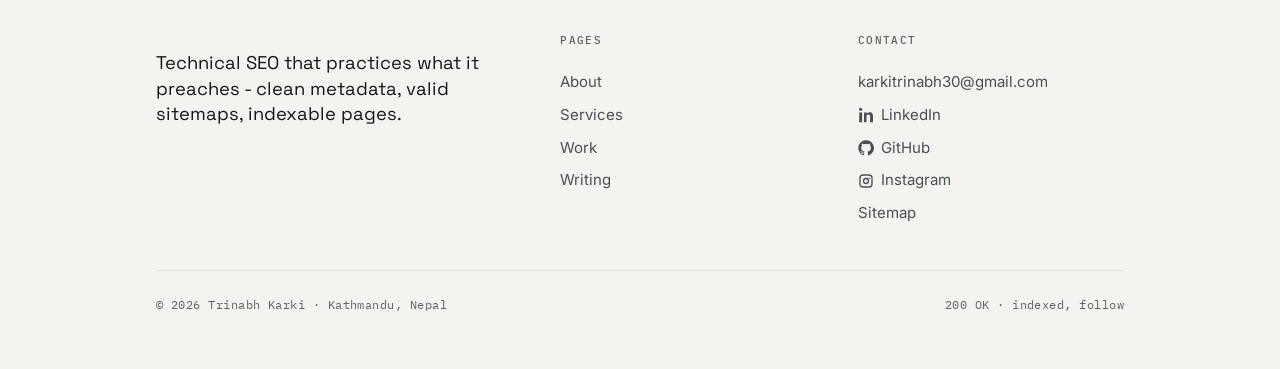
==== commit 9f33a5ff: "Optimize homepage profile image delivery" ====
--- a/index.html
+++ b/index.html
@@ -97,7 +97,19 @@
   <section class="welcome">
     <div class="wrap welcome-inner">
       <div class="welcome-photo-wrap">
-        <img class="welcome-photo" src="/images/profile1.webp" alt="Trinabh Karki" width="176" height="176" fetchpriority="high">
+        <img
+          class="welcome-photo"
+          src="/images/profile1-176.webp"
+          srcset="/images/profile1-120.webp 120w,
+                  /images/profile1-176.webp 176w,
+                  /images/profile1-240.webp 240w,
+                  /images/profile1-352.webp 352w"
+          sizes="(max-width: 600px) 120px, (max-width: 880px) 20vw, 176px"
+          alt="Trinabh Karki"
+          width="176"
+          height="176"
+          fetchpriority="high"
+        >
       </div>
       <p class="welcome-greeting">Hi, Namaste — I'm Trinabh Karki</p>
       <h1 class="welcome-name">Technical SEO Analyst in Nepal</h1>
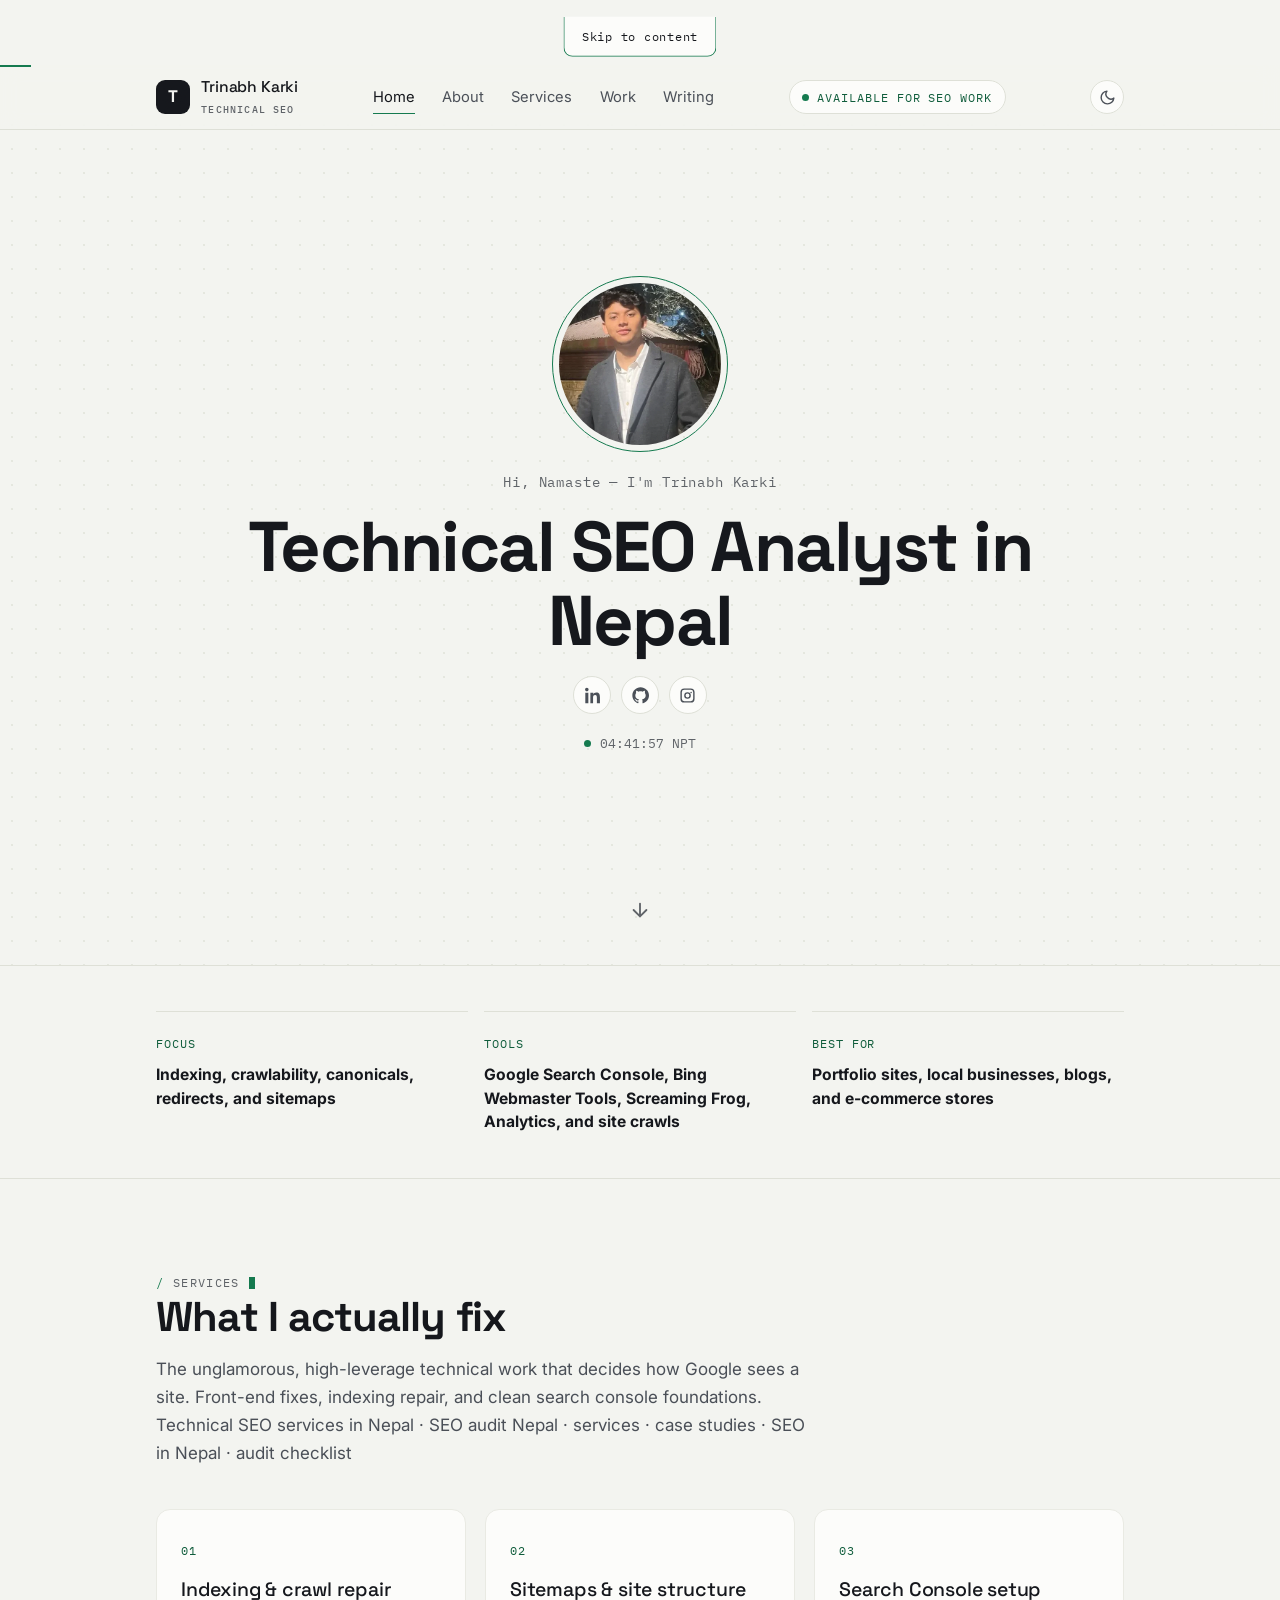
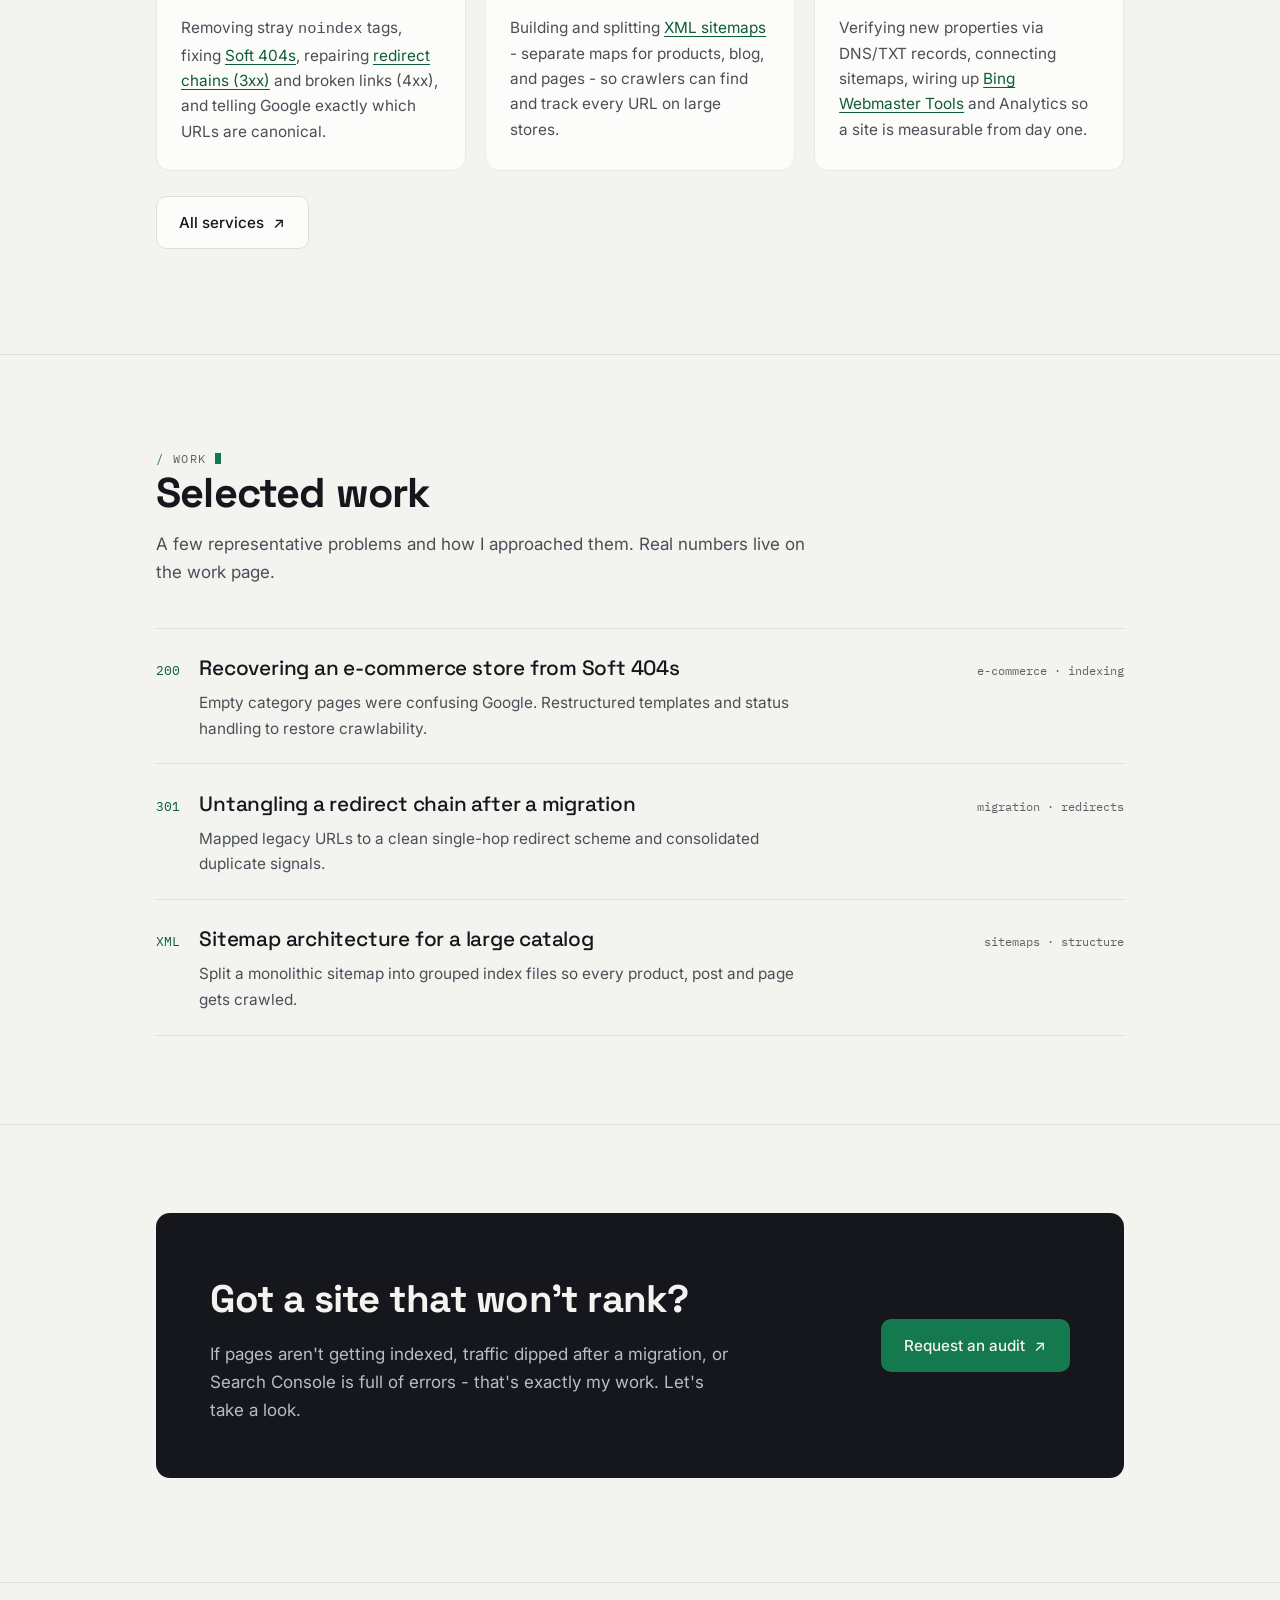
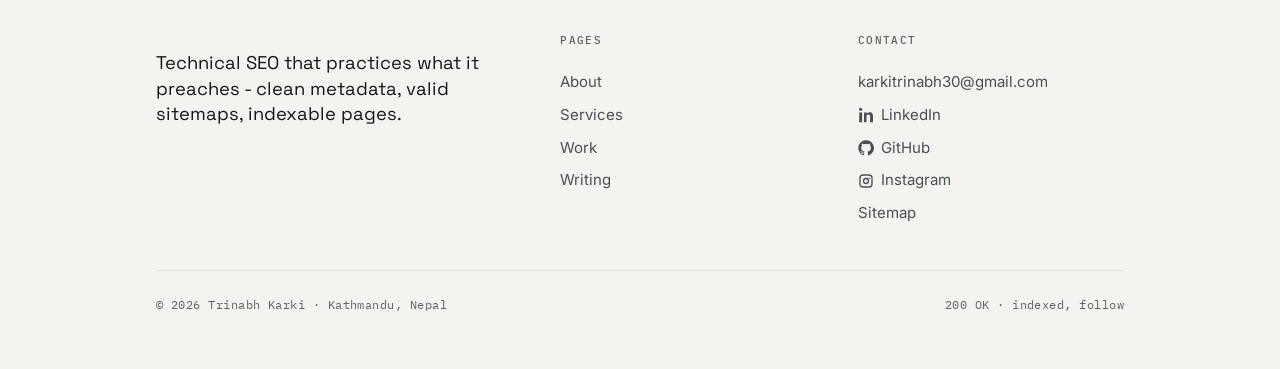
==== commit 4c62734c: "Use full-body profile image on homepage for complete headshot visibility" ====
--- a/index.html
+++ b/index.html
@@ -99,15 +99,10 @@
       <div class="welcome-photo-wrap">
         <img
           class="welcome-photo"
-          src="/images/profile1-176.webp"
-          srcset="/images/profile1-120.webp 120w,
-                  /images/profile1-176.webp 176w,
-                  /images/profile1-240.webp 240w,
-                  /images/profile1-352.webp 352w"
-          sizes="(max-width: 600px) 120px, (max-width: 880px) 20vw, 176px"
+          src="/images/profile1.webp"
           alt="Trinabh Karki"
-          width="176"
-          height="176"
+          width="360"
+          height="450"
           fetchpriority="high"
         >
       </div>
--- a/css/main.css
+++ b/css/main.css
@@ -312,11 +312,13 @@
 .welcome-photo-wrap {
   display: inline-flex; padding: 6px;
   border-radius: 50%; border: 1.5px solid var(--index);
+  width: clamp(120px, 20vw, 176px); height: clamp(120px, 20vw, 176px);
+  overflow: hidden;
 }
 .welcome-photo {
   display: block;
-  width: clamp(120px, 20vw, 176px); height: clamp(120px, 20vw, 176px);
-  border-radius: 50%; object-fit: cover; object-position: center 3%;
+  width: 100%; height: 100%;
+  border-radius: 50%; object-fit: cover; object-position: center 20%;
 }
 .welcome-greeting {
   font-family: var(--mono); font-size: .85rem; letter-spacing: .06em;
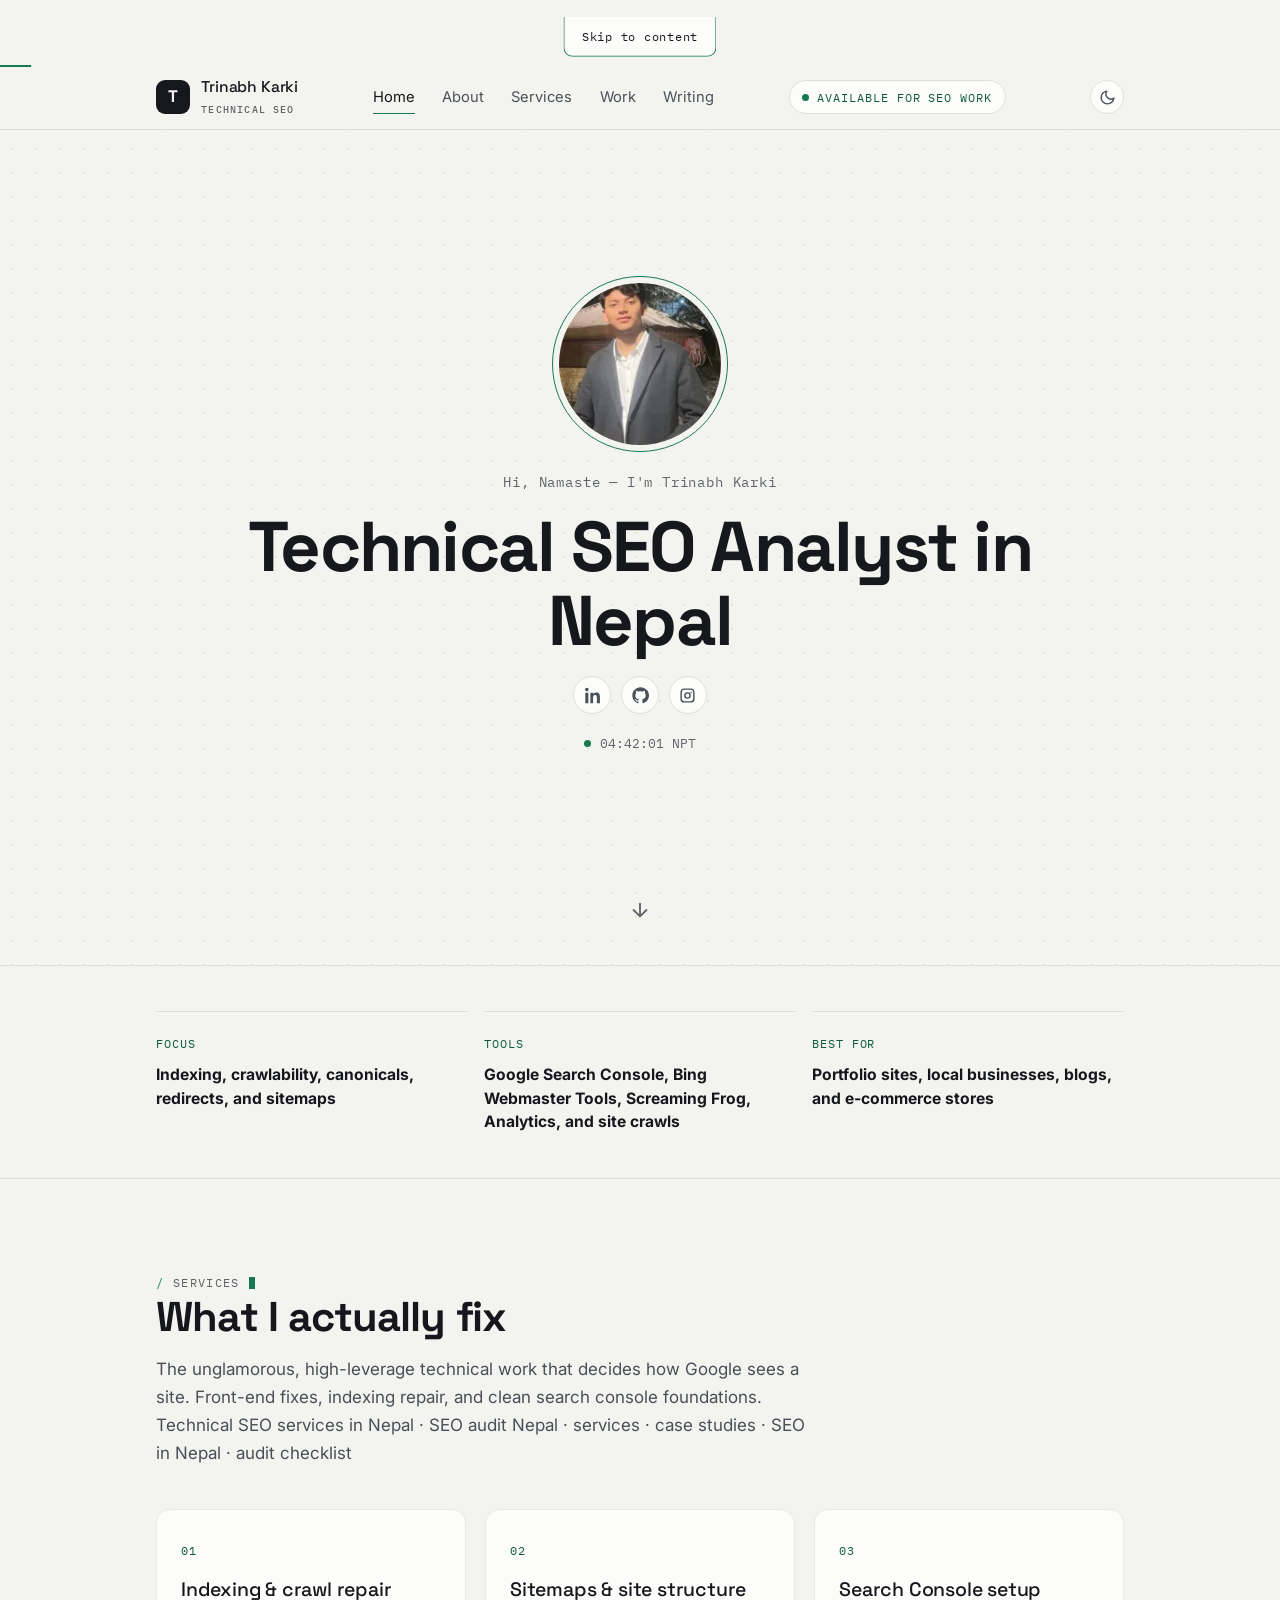
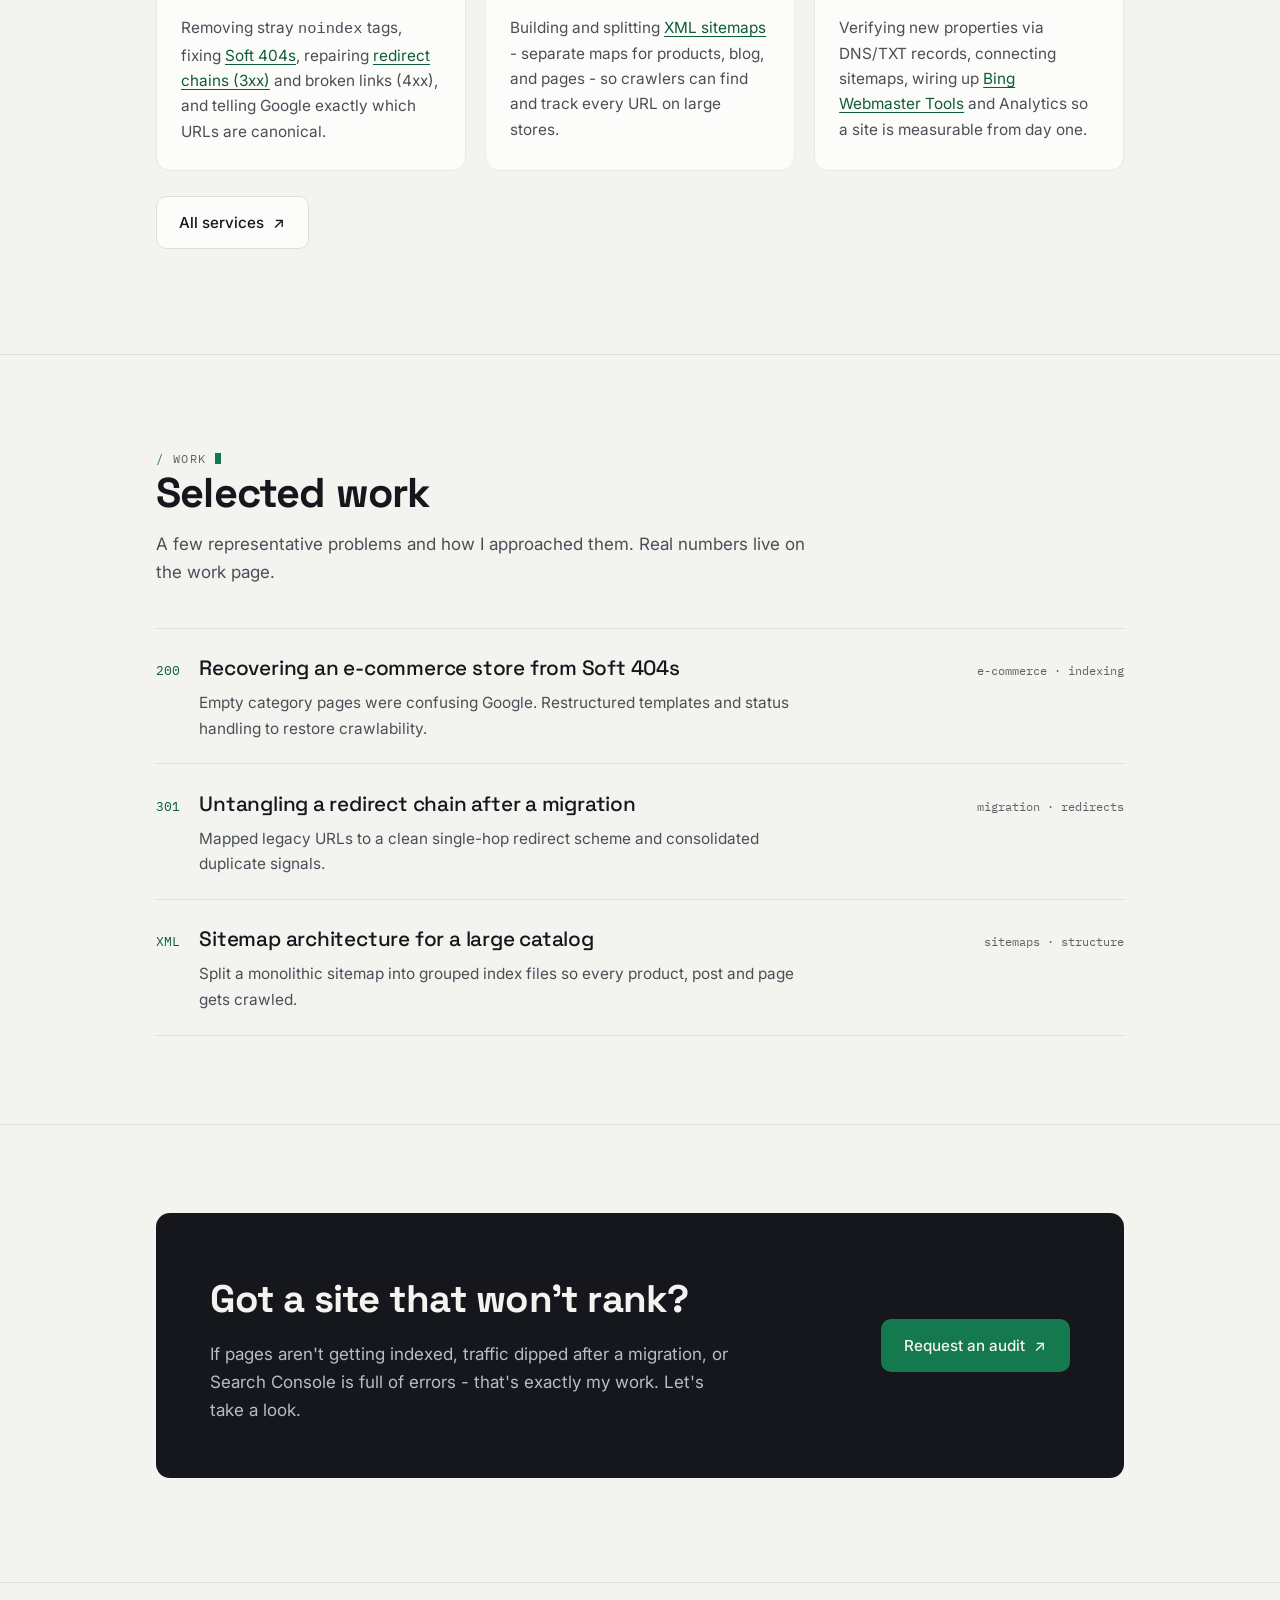
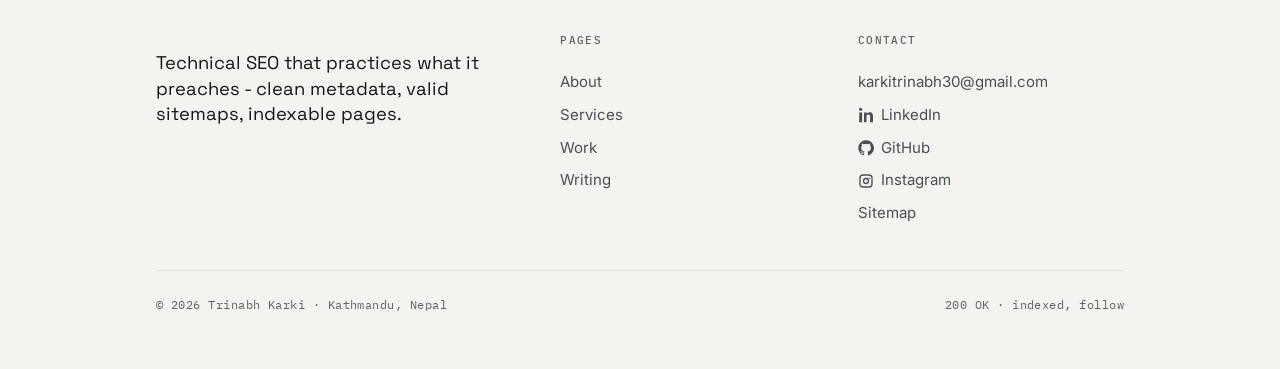
==== commit db68c173: "Deploy responsive profile image and throttled crawl progress" ====
--- a/index.html
+++ b/index.html
@@ -99,10 +99,15 @@
       <div class="welcome-photo-wrap">
         <img
           class="welcome-photo"
-          src="/images/profile1.webp"
+          src="/images/profile1-176.webp"
+          srcset="/images/profile1-120.webp 120w,
+                  /images/profile1-176.webp 176w,
+                  /images/profile1-240.webp 240w,
+                  /images/profile1-352.webp 352w"
+          sizes="(max-width: 600px) 120px, (max-width: 880px) 20vw, 176px"
           alt="Trinabh Karki"
-          width="360"
-          height="450"
+          width="176"
+          height="176"
           fetchpriority="high"
         >
       </div>
--- a/css/main.css
+++ b/css/main.css
@@ -137,9 +137,11 @@
   z-index: 60; pointer-events: none;
 }
 .crawl-progress-bar {
-  height: 100%; width: 0%;
+  height: 100%; width: 100%;
   background: var(--index);
-  transition: width .12s linear;
+  transform: scaleX(0);
+  transform-origin: left center;
+  transition: transform .12s linear;
 }
 @media (prefers-reduced-motion: reduce) { .crawl-progress { display: none; } }
 
